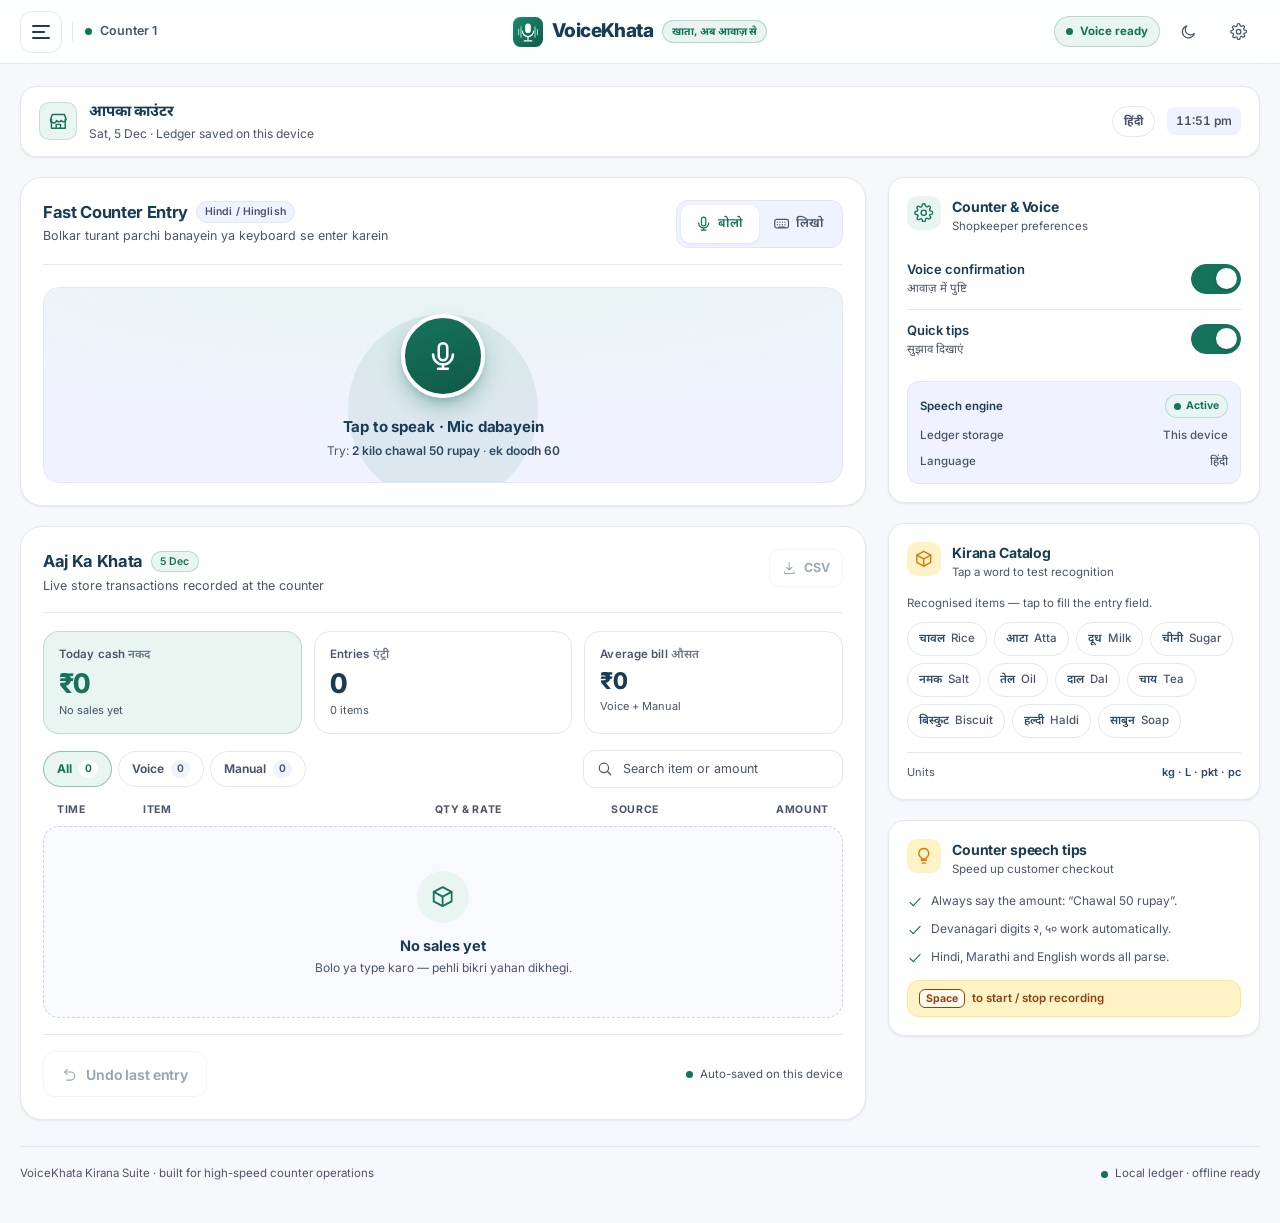
==== web/index.html @ 4c5cc2cf "Ship the premium VoiceKhata web app and GitHub Pages deploy The counter UI is rebuilt as a dependenc" ====
<!DOCTYPE html>
<html lang="hi" data-theme="light">
<head>
<meta charset="utf-8" />
<meta name="viewport" content="width=device-width, initial-scale=1, viewport-fit=cover" />
<meta name="theme-color" content="#16735B" />
<meta name="description" content="VoiceKhata — बोलकर बिक्री दर्ज करें। A voice-first sales ledger for Indian kirana shops." />
<title>VoiceKhata · खाता, अब आवाज़ से</title>
<link rel="icon" href="icons/icon.svg" type="image/svg+xml" />
<link rel="manifest" href="manifest.webmanifest" />
<link rel="preconnect" href="https://fonts.googleapis.com" />
<link rel="preconnect" href="https://fonts.gstatic.com" crossorigin />
<link href="https://fonts.googleapis.com/css2?family=Inter:wght@400;500;600;700;800&family=Noto+Sans+Devanagari:wght@400;500;600;700&display=swap" rel="stylesheet" />
<link rel="stylesheet" href="styles.css" />
</head>
<body>

<!-- ============ icon sprite ============ -->
<svg class="sprite" aria-hidden="true" focusable="false">
  <symbol id="i-mic" viewBox="0 0 24 24"><path d="M12 3a3 3 0 0 1 3 3v6a3 3 0 0 1-6 0V6a3 3 0 0 1 3-3Z"/><path d="M5 11a7 7 0 0 0 14 0M12 18v3M8.5 21h7"/></symbol>
  <symbol id="i-keyboard" viewBox="0 0 24 24"><rect x="2.5" y="6" width="19" height="12" rx="2.5"/><path d="M6 10h.01M9.5 10h.01M13 10h.01M16.5 10h.01M6 13.5h.01M9.5 13.5h.01M13 13.5h.01M16.5 13.5h.01M8 17h8"/></symbol>
  <symbol id="i-check" viewBox="0 0 24 24"><path d="m4.5 12.5 5 5 10-11"/></symbol>
  <symbol id="i-undo" viewBox="0 0 24 24"><path d="M4 9h9a6 6 0 0 1 0 12H7"/><path d="m4 9 4-4M4 9l4 4"/></symbol>
  <symbol id="i-download" viewBox="0 0 24 24"><path d="M12 3v12m0 0 4.5-4.5M12 15l-4.5-4.5"/><path d="M4 18.5v1A1.5 1.5 0 0 0 5.5 21h13a1.5 1.5 0 0 0 1.5-1.5v-1"/></symbol>
  <symbol id="i-settings" viewBox="0 0 24 24"><circle cx="12" cy="12" r="3.2"/><path d="M19.4 14.5a1.6 1.6 0 0 0 .33 1.77l.06.06a2 2 0 1 1-2.83 2.83l-.06-.06a1.6 1.6 0 0 0-1.77-.33 1.6 1.6 0 0 0-.97 1.47V21a2 2 0 1 1-4 0v-.11a1.6 1.6 0 0 0-1.05-1.46 1.6 1.6 0 0 0-1.77.33l-.06.06a2 2 0 1 1-2.83-2.83l.06-.06a1.6 1.6 0 0 0 .33-1.77 1.6 1.6 0 0 0-1.47-.97H3a2 2 0 1 1 0-4h.11a1.6 1.6 0 0 0 1.46-1.05 1.6 1.6 0 0 0-.33-1.77l-.06-.06a2 2 0 1 1 2.83-2.83l.06.06a1.6 1.6 0 0 0 1.77.33H9a1.6 1.6 0 0 0 .97-1.47V3a2 2 0 1 1 4 0v.11a1.6 1.6 0 0 0 .97 1.47 1.6 1.6 0 0 0 1.77-.33l.06-.06a2 2 0 1 1 2.83 2.83l-.06.06a1.6 1.6 0 0 0-.33 1.77V9a1.6 1.6 0 0 0 1.47.97H21a2 2 0 1 1 0 4h-.11a1.6 1.6 0 0 0-1.49.53Z"/></symbol>
  <symbol id="i-sun" viewBox="0 0 24 24"><circle cx="12" cy="12" r="4.2"/><path d="M12 2v2.2M12 19.8V22M2 12h2.2M19.8 12H22M4.9 4.9l1.6 1.6M17.5 17.5l1.6 1.6M19.1 4.9l-1.6 1.6M6.5 17.5l-1.6 1.6"/></symbol>
  <symbol id="i-moon" viewBox="0 0 24 24"><path d="M20 14.5A8.5 8.5 0 1 1 9.5 4a6.8 6.8 0 0 0 10.5 10.5Z"/></symbol>
  <symbol id="i-search" viewBox="0 0 24 24"><circle cx="11" cy="11" r="6.5"/><path d="m16 16 4.5 4.5"/></symbol>
  <symbol id="i-store" viewBox="0 0 24 24"><path d="M4 9.5V20h16V9.5"/><path d="M3 9.5 5 4h14l2 5.5a3 3 0 0 1-5.6 1.4 3 3 0 0 1-5.4 0A3 3 0 0 1 3 9.5Z"/><path d="M9.5 20v-4.5h5V20"/></symbol>
  <symbol id="i-package" viewBox="0 0 24 24"><path d="M12 3 3.5 7.5v9L12 21l8.5-4.5v-9L12 3Z"/><path d="M3.5 7.5 12 12l8.5-4.5M12 12v9"/></symbol>
  <symbol id="i-bulb" viewBox="0 0 24 24"><path d="M9 17.5h6M10 21h4"/><path d="M12 3a6 6 0 0 0-3.6 10.8c.5.4.85 1 .85 1.7v.5h5.5v-.5c0-.7.35-1.3.85-1.7A6 6 0 0 0 12 3Z"/></symbol>
  <symbol id="i-close" viewBox="0 0 24 24"><path d="m6 6 12 12M18 6 6 18"/></symbol>
  <symbol id="i-trash" viewBox="0 0 24 24"><path d="M4 7h16M9 7V4.5h6V7M6 7l1 13h10l1-13"/><path d="M10 11v6M14 11v6"/></symbol>
  <symbol id="i-chevron" viewBox="0 0 24 24"><path d="m9 6 6 6-6 6"/></symbol>
  <symbol id="i-spark" viewBox="0 0 24 24"><path d="M12 3v3M12 18v3M3 12h3M18 12h3M6 6l2 2M16 16l2 2M18 6l-2 2M8 16l-2 2"/><circle cx="12" cy="12" r="3"/></symbol>
</svg>

<a class="skip" href="#entry">Skip to sale entry</a>

<!-- ============ top bar ============ -->
<header class="topbar">
  <div class="topbar__inner">
    <div class="topbar__left">
      <button class="icon-btn" id="menuBtn" aria-label="Open menu" aria-expanded="false" aria-controls="sheet">
        <span class="burger" aria-hidden="true"><i></i><i></i><i></i></span>
      </button>
      <div class="counter-pill">
        <span class="dot dot--live" aria-hidden="true"></span>
        <span id="counterLabel">Counter 1</span>
      </div>
    </div>

    <a class="brand" href="./" aria-label="VoiceKhata home">
      <img src="icons/icon.svg" alt="" width="30" height="30" />
      <span class="brand__name">VoiceKhata</span>
      <span class="brand__badge">खाता, अब आवाज़ से</span>
    </a>

    <div class="topbar__right">
      <span class="chip chip--status" id="engineChip">
        <span class="dot" aria-hidden="true"></span>
        <span id="engineText">Ready</span>
      </span>
      <button class="icon-btn icon-btn--ghost" id="themeBtn" aria-label="Switch theme" title="Light / Dark">
        <svg class="ic"><use href="#i-moon" id="themeIcon"/></svg>
      </button>
      <button class="icon-btn icon-btn--ghost" id="settingsBtn" aria-label="Open settings" aria-haspopup="dialog">
        <svg class="ic"><use href="#i-settings"/></svg>
      </button>
    </div>
  </div>
</header>

<main class="page">

  <!-- ============ counter strip ============ -->
  <section class="counter-strip reveal" style="--i:0" aria-label="Counter status">
    <div class="counter-strip__id">
      <span class="counter-strip__icon"><svg class="ic"><use href="#i-store"/></svg></span>
      <div>
        <h1 class="counter-strip__title" id="shopTitle">आपका काउंटर</h1>
        <p class="counter-strip__meta">
          <span id="todayLabel">आज</span> ·
          <span id="vaultState">Ledger saved on this device</span>
        </p>
      </div>
    </div>
    <div class="counter-strip__right">
      <span class="chip chip--soft" id="langChip">हिंदी</span>
      <time class="clock" id="clock" aria-label="Current time">--:--</time>
    </div>
  </section>

  <div class="workspace">

    <!-- ---------- left column ---------- -->
    <div class="col-main">

      <!-- entry card -->
      <section class="card entry reveal" id="entry" style="--i:1" aria-labelledby="entryTitle">
        <header class="card__head">
          <div>
            <h2 class="card__title" id="entryTitle">Fast Counter Entry <span class="tag">Hindi / Hinglish</span></h2>
            <p class="card__sub" data-i18n="entrySub">Bolkar turant parchi banayein ya keyboard se enter karein</p>
          </div>
          <div class="segmented" role="tablist" aria-label="Entry mode">
            <span class="segmented__thumb" aria-hidden="true"></span>
            <button class="segmented__btn is-active" role="tab" aria-selected="true" aria-controls="panelVoice" id="tabVoice" data-mode="voice">
              <svg class="ic"><use href="#i-mic"/></svg><span>Voice</span>
            </button>
            <button class="segmented__btn" role="tab" aria-selected="false" aria-controls="panelManual" id="tabManual" data-mode="manual">
              <svg class="ic"><use href="#i-keyboard"/></svg><span>Manual</span>
            </button>
          </div>
        </header>

        <!-- voice panel -->
        <div class="panel is-active" id="panelVoice" role="tabpanel" aria-labelledby="tabVoice">
          <div class="mic-stage">
            <div class="mic-aura" aria-hidden="true"></div>
            <div class="mic-ring" aria-hidden="true"></div>
            <button class="mic-btn" id="micBtn" aria-label="Start voice recording" aria-pressed="false">
              <svg class="ic mic-btn__icon"><use href="#i-mic"/></svg>
            </button>
            <p class="mic-label" id="micLabel" aria-live="polite">Tap to speak · Mic dabayein</p>
            <p class="mic-hint" id="micHint">Try: <b>2 kilo chawal 50 rupay</b> · <b>ek doodh 60</b></p>
            <div class="wave" id="wave" aria-hidden="true"><i></i><i></i><i></i><i></i><i></i><i></i><i></i></div>
          </div>
        </div>

        <!-- manual panel -->
        <form class="panel" id="panelManual" role="tabpanel" aria-labelledby="tabManual" novalidate>
          <label class="field">
            <span class="field__label">Sale details / बिक्री</span>
            <span class="field__row">
              <input id="saleInput" name="sale" type="text" inputmode="text" autocomplete="off"
                     placeholder="2 kilo chawal 50 rupay" aria-describedby="saleHelp" />
              <button class="field__mic icon-btn" type="button" id="inlineMic" aria-label="Dictate sale">
                <svg class="ic"><use href="#i-mic"/></svg>
              </button>
            </span>
            <span class="field__help" id="saleHelp">Example: <b>2 kilo chawal 50 rupay</b> · Devanagari digits भी चलेंगे</span>
          </label>
          <div class="preview" id="preview" aria-live="polite"></div>
          <button class="btn btn--primary btn--block" type="submit" id="saveBtn">
            <svg class="ic"><use href="#i-check"/></svg> Save sale / सेव करें
          </button>
        </form>

        <div class="banner" id="banner" role="status" aria-live="polite" hidden>
          <span class="banner__icon"><svg class="ic"><use href="#i-check"/></svg></span>
          <div class="banner__body">
            <p class="banner__title" id="bannerTitle"></p>
            <p class="banner__sub" id="bannerSub"></p>
          </div>
          <button class="btn btn--ghost btn--sm" id="echoBtn" hidden>
            <svg class="ic"><use href="#i-spark"/></svg> Echo
          </button>
        </div>
      </section>

      <!-- ledger card -->
      <section class="card ledger reveal" style="--i:2" aria-labelledby="ledgerTitle">
        <header class="card__head">
          <div>
            <h2 class="card__title" id="ledgerTitle">Aaj Ka Khata <span class="tag tag--today" id="todayTag">Today</span></h2>
            <p class="card__sub">Live store transactions recorded at the counter</p>
          </div>
          <div class="head-actions">
            <button class="btn btn--ghost btn--sm" id="exportBtn">
              <svg class="ic"><use href="#i-download"/></svg> CSV
            </button>
          </div>
        </header>

        <div class="metrics">
          <article class="metric metric--cash">
            <span class="metric__label">Today cash <em>नकद</em></span>
            <strong class="metric__value" id="mTotal">₹0</strong>
            <span class="metric__foot" id="mShare">No sales yet</span>
          </article>
          <article class="metric metric--count">
            <span class="metric__label">Entries <em>एंट्री</em></span>
            <strong class="metric__value" id="mEntries">0</strong>
            <span class="metric__foot" id="mItems">0 items</span>
          </article>
          <article class="metric metric--avg">
            <span class="metric__label">Average bill <em>औसत</em></span>
            <strong class="metric__value" id="mAvg">₹0</strong>
            <span class="metric__foot" id="mMode">Voice + Manual</span>
          </article>
        </div>

        <div class="toolbar">
          <div class="filters" role="group" aria-label="Filter entries">
            <button class="filter is-active" data-filter="all">All <span id="fAll">0</span></button>
            <button class="filter" data-filter="voice">Voice <span id="fVoice">0</span></button>
            <button class="filter" data-filter="manual">Manual <span id="fManual">0</span></button>
          </div>
          <label class="search">
            <svg class="ic"><use href="#i-search"/></svg>
            <input id="searchInput" type="search" placeholder="Search item or amount" aria-label="Search entries" />
          </label>
        </div>

        <div class="table-head" aria-hidden="true">
          <span>Time</span><span>Item</span><span>Qty &amp; rate</span><span>Source</span><span class="ta-r">Amount</span>
        </div>
        <ul class="rows" id="rows" aria-live="polite"></ul>

        <div class="empty" id="empty" hidden>
          <span class="empty__icon"><svg class="ic"><use href="#i-package"/></svg></span>
          <p class="empty__title">No sales yet</p>
          <p class="empty__sub">Bolo ya type karo — pehli bikri yahan dikhegi.</p>
        </div>

        <footer class="ledger__foot">
          <button class="btn btn--ghost" id="undoBtn">
            <svg class="ic"><use href="#i-undo"/></svg> Undo last entry
          </button>
          <span class="autosave"><span class="dot dot--live" aria-hidden="true"></span> Auto-saved on this device</span>
        </footer>
      </section>
    </div>

    <!-- ---------- right column ---------- -->
    <aside class="col-side">

      <section class="card side-card reveal" style="--i:3" aria-labelledby="settingsTitle">
        <header class="side-card__head">
          <span class="side-card__icon side-card__icon--green"><svg class="ic"><use href="#i-settings"/></svg></span>
          <div>
            <h2 class="side-card__title" id="settingsTitle">Counter &amp; Voice</h2>
            <p class="side-card__sub">Shopkeeper preferences</p>
          </div>
        </header>

        <div class="toggle-row">
          <div class="toggle-row__text">
            <span class="toggle-row__label">Voice confirmation</span>
            <span class="toggle-row__sub">आवाज़ में पुष्टि</span>
          </div>
          <button class="switch" id="toggleVoice" role="switch" aria-checked="true" aria-label="Voice confirmation">
            <span class="switch__knob"></span>
          </button>
        </div>

        <div class="toggle-row">
          <div class="toggle-row__text">
            <span class="toggle-row__label">Quick tips</span>
            <span class="toggle-row__sub">सुझाव दिखाएं</span>
          </div>
          <button class="switch" id="toggleTips" role="switch" aria-checked="true" aria-label="Quick tips">
            <span class="switch__knob"></span>
          </button>
        </div>

        <div class="status-box">
          <div class="status-box__row">
            <span>Speech engine</span>
            <span class="pill pill--ok" id="speechPill"><span class="dot"></span> Active</span>
          </div>
          <div class="status-box__row status-box__row--muted">
            <span>Ledger storage</span>
            <span id="storagePill">This device</span>
          </div>
          <div class="status-box__row status-box__row--muted">
            <span>Language</span>
            <span id="statusLang">हिंदी</span>
          </div>
        </div>
      </section>

      <section class="card side-card reveal" style="--i:4" aria-labelledby="catalogTitle">
        <header class="side-card__head">
          <span class="side-card__icon side-card__icon--amber"><svg class="ic"><use href="#i-package"/></svg></span>
          <div>
            <h2 class="side-card__title" id="catalogTitle">Kirana Catalog</h2>
            <p class="side-card__sub">Tap a word to test recognition</p>
          </div>
        </header>
        <p class="catalog__note">Recognised items — tap to fill the entry field.</p>
        <div class="catalog" id="catalog"></div>
        <div class="catalog__foot"><span>Units</span><span class="catalog__units">kg · L · pkt · pc</span></div>
      </section>

      <section class="card side-card tips reveal" id="tipsCard" style="--i:5" aria-labelledby="tipsTitle">
        <header class="side-card__head">
          <span class="side-card__icon side-card__icon--amber"><svg class="ic"><use href="#i-bulb"/></svg></span>
          <div>
            <h2 class="side-card__title" id="tipsTitle">Counter speech tips</h2>
            <p class="side-card__sub">Speed up customer checkout</p>
          </div>
        </header>
        <ul class="tips__list">
          <li><svg class="ic"><use href="#i-check"/></svg> Always say the amount: “Chawal 50 rupay”.</li>
          <li><svg class="ic"><use href="#i-check"/></svg> Devanagari digits २, ५० work automatically.</li>
          <li><svg class="ic"><use href="#i-check"/></svg> Hindi, Marathi and English words all parse.</li>
        </ul>
        <p class="hotkey"><kbd>Space</kbd> to start / stop recording</p>
      </section>
    </aside>
  </div>

  <footer class="footer">
    <span>VoiceKhata Kirana Suite · built for high-speed counter operations</span>
    <span class="footer__right"><span class="dot dot--live"></span> Local ledger · offline ready</span>
  </footer>
</main>

<!-- ============ settings sheet ============ -->
<div class="scrim" id="scrim" hidden></div>
<section class="sheet" id="sheet" role="dialog" aria-modal="true" aria-labelledby="sheetTitle" hidden>
  <header class="sheet__head">
    <h2 class="sheet__title" id="sheetTitle">Settings</h2>
    <button class="icon-btn icon-btn--ghost" id="sheetClose" aria-label="Close settings">
      <svg class="ic"><use href="#i-close"/></svg>
    </button>
  </header>

  <div class="sheet__body">
    <div class="sheet__group">
      <p class="sheet__label">Language / भाषा</p>
      <div class="choice" id="langChoice" role="radiogroup" aria-label="Language">
        <button role="radio" aria-checked="true" data-lang="hi">हिंदी</button>
        <button role="radio" aria-checked="false" data-lang="en">English</button>
        <button role="radio" aria-checked="false" data-lang="mr">मराठी</button>
      </div>
    </div>

    <div class="sheet__group">
      <p class="sheet__label">Appearance</p>
      <div class="choice" id="themeChoice" role="radiogroup" aria-label="Theme">
        <button role="radio" aria-checked="true" data-theme-opt="light">Light</button>
        <button role="radio" aria-checked="false" data-theme-opt="dark">Dark</button>
      </div>
    </div>

    <div class="sheet__group">
      <p class="sheet__label">Preferences</p>
      <div class="toggle-row toggle-row--sheet">
        <div class="toggle-row__text">
          <span class="toggle-row__label">Voice confirmation</span>
          <span class="toggle-row__sub">Speak the total after saving</span>
        </div>
        <button class="switch" id="toggleVoice2" role="switch" aria-checked="true" aria-label="Voice confirmation">
          <span class="switch__knob"></span>
        </button>
      </div>
      <div class="toggle-row toggle-row--sheet">
        <div class="toggle-row__text">
          <span class="toggle-row__label">Quick tips</span>
          <span class="toggle-row__sub">Show coaching card on the counter</span>
        </div>
        <button class="switch" id="toggleTips2" role="switch" aria-checked="true" aria-label="Quick tips">
          <span class="switch__knob"></span>
        </button>
      </div>
    </div>

    <div class="sheet__group">
      <p class="sheet__label">Data</p>
      <div class="sheet__actions">
        <button class="btn btn--ghost btn--block" id="sheetExport">
          <svg class="ic"><use href="#i-download"/></svg> Export all entries (CSV)
        </button>
        <button class="btn btn--danger btn--block" id="clearBtn">
          <svg class="ic"><use href="#i-trash"/></svg> Clear all entries
        </button>
      </div>
      <p class="sheet__hint">Entries are stored only in this browser. Export a CSV before clearing.</p>
    </div>
  </div>
</section>

<div class="toasts" id="toasts" aria-live="polite" aria-atomic="false"></div>

<script src="app.js" type="module"></script>
</body>
</html>
---- web/styles.css ----
/* =========================================================
   VoiceKhata — design tokens & UI
   Palette follows the Kirana Khata Voice design system.
   ========================================================= */

:root {
  color-scheme: light;

  --bg: #f7f8fc;
  --surface: #ffffff;
  --surface-2: #f0f3ff;
  --ink: #183b56;
  --ink-soft: #2c4a66;
  --muted: #4a5568;
  --line: #e2e8f0;
  --line-strong: #cbd5e1;

  --primary: #16735b;
  --primary-strong: #0f5a46;
  --primary-soft: #e8f5f1;
  --primary-ring: rgba(22, 115, 91, 0.18);
  --on-primary: #ffffff;

  --amber: #d97706;
  --amber-soft: #fef3c7;
  --amber-ink: #92400e;
  --amber-line: #fde68a;

  --danger: #c94b5c;
  --danger-soft: #fdf2f4;
  --danger-line: #f8d7dc;

  --shadow-1: 0 1px 3px rgba(24, 59, 86, 0.06), 0 1px 2px rgba(24, 59, 86, 0.04);
  --shadow-2: 0 4px 6px -1px rgba(24, 59, 86, 0.08), 0 2px 4px -2px rgba(24, 59, 86, 0.05);
  --shadow-3: 0 10px 15px -3px rgba(24, 59, 86, 0.12), 0 4px 6px -4px rgba(24, 59, 86, 0.06);

  --r-sm: 8px;
  --r-md: 12px;
  --r-lg: 16px;
  --r-xl: 22px;
  --r-pill: 999px;

  --ease: cubic-bezier(0.22, 0.61, 0.36, 1);
  --ease-out: cubic-bezier(0.16, 1, 0.3, 1);

  --topbar-h: 64px;
  --max-w: 1360px;

  --font: "Inter", "Noto Sans Devanagari", system-ui, -apple-system, "Segoe UI", sans-serif;
}

[data-theme="dark"] {
  color-scheme: dark;

  --bg: #0a1220;
  --surface: #111c2c;
  --surface-2: #16233a;
  --ink: #eaf2fb;
  --ink-soft: #d3e2f2;
  --muted: #a7b7c9;
  --line: #243550;
  --line-strong: #33486a;

  --primary: #37c79e;
  --primary-strong: #2fb38d;
  --primary-soft: rgba(55, 199, 158, 0.13);
  --primary-ring: rgba(55, 199, 158, 0.26);
  --on-primary: #06231b;

  --amber: #f0a94a;
  --amber-soft: rgba(217, 119, 6, 0.16);
  --amber-ink: #fbbf24;
  --amber-line: rgba(217, 119, 6, 0.35);

  --danger: #f0778a;
  --danger-soft: rgba(201, 75, 92, 0.16);
  --danger-line: rgba(240, 119, 138, 0.35);

  --shadow-1: 0 1px 3px rgba(0, 0, 0, 0.4);
  --shadow-2: 0 6px 16px rgba(0, 0, 0, 0.45);
  --shadow-3: 0 18px 40px rgba(0, 0, 0, 0.55);
}

/* ---------- base ---------- */
*,
*::before,
*::after { box-sizing: border-box; }

html { -webkit-text-size-adjust: 100%; }

body {
  margin: 0;
  min-height: 100vh;
  background: var(--bg);
  color: var(--ink);
  font-family: var(--font);
  font-size: 15px;
  line-height: 1.5;
  -webkit-font-smoothing: antialiased;
  overscroll-behavior-y: none;
}

h1, h2, h3, p, ul, figure { margin: 0; }
[hidden] { display: none !important; }
ul { padding: 0; list-style: none; }
button { font: inherit; color: inherit; }
a { color: inherit; text-decoration: none; }
img { max-width: 100%; display: block; }

:where(button, input, a, [tabindex]):focus-visible {
  outline: 2px solid var(--primary);
  outline-offset: 2px;
  border-radius: 10px;
}

.sprite { position: absolute; width: 0; height: 0; overflow: hidden; }

.ic {
  width: 1.15em;
  height: 1.15em;
  fill: none;
  stroke: currentColor;
  stroke-width: 1.7;
  stroke-linecap: round;
  stroke-linejoin: round;
  flex: none;
}

.skip {
  position: absolute;
  left: 12px;
  top: -60px;
  z-index: 200;
  background: var(--surface);
  color: var(--ink);
  padding: 10px 16px;
  border-radius: var(--r-md);
  box-shadow: var(--shadow-2);
  transition: top 0.2s var(--ease);
}
.skip:focus { top: 12px; }

/* ---------- top bar ---------- */
.topbar {
  position: sticky;
  top: 0;
  z-index: 40;
  height: var(--topbar-h);
  background: color-mix(in srgb, var(--surface) 88%, transparent);
  backdrop-filter: blur(14px) saturate(140%);
  border-bottom: 1px solid var(--line);
}

.topbar__inner {
  max-width: var(--max-w);
  margin: 0 auto;
  height: 100%;
  padding: 0 20px;
  display: grid;
  grid-template-columns: 1fr auto 1fr;
  align-items: center;
  gap: 12px;
}

.topbar__left { display: flex; align-items: center; gap: 10px; min-width: 0; }
.topbar__right { display: flex; align-items: center; justify-content: flex-end; gap: 8px; }

.icon-btn {
  width: 42px;
  height: 42px;
  display: inline-grid;
  place-items: center;
  border-radius: var(--r-md);
  border: 1px solid var(--line);
  background: var(--surface);
  color: var(--ink);
  cursor: pointer;
  transition: background 0.18s var(--ease), transform 0.18s var(--ease), border-color 0.18s var(--ease);
}
.icon-btn:hover { background: var(--surface-2); }
.icon-btn:active { transform: scale(0.94); }

.icon-btn--ghost { background: transparent; border-color: transparent; color: var(--muted); }
.icon-btn--ghost:hover { background: var(--surface-2); color: var(--ink); }

.burger { display: grid; gap: 4px; width: 18px; }
.burger i {
  display: block;
  height: 2px;
  border-radius: 2px;
  background: currentColor;
  transition: transform 0.25s var(--ease), opacity 0.2s;
}
.burger i:nth-child(2) { width: 70%; }

.counter-pill {
  display: none;
  align-items: center;
  gap: 8px;
  font-size: 12.5px;
  font-weight: 600;
  color: var(--muted);
  padding-left: 12px;
  border-left: 1px solid var(--line);
}

.dot {
  width: 7px;
  height: 7px;
  border-radius: 50%;
  background: var(--line-strong);
  display: inline-block;
  flex: none;
}
.dot--live {
  background: var(--primary);
  box-shadow: 0 0 0 0 var(--primary-ring);
  animation: beacon 2.6s var(--ease) infinite;
}
@keyframes beacon {
  0%, 100% { box-shadow: 0 0 0 0 var(--primary-ring); }
  50% { box-shadow: 0 0 0 6px transparent; }
}

.brand {
  display: inline-flex;
  align-items: center;
  gap: 9px;
  padding: 4px 6px;
  border-radius: var(--r-md);
}
.brand__name {
  font-size: 19px;
  font-weight: 800;
  letter-spacing: -0.03em;
  color: var(--ink);
}
.brand__badge {
  font-size: 10.5px;
  font-weight: 700;
  color: var(--primary);
  background: var(--primary-soft);
  border: 1px solid color-mix(in srgb, var(--primary) 24%, transparent);
  padding: 3px 9px;
  border-radius: var(--r-pill);
  white-space: nowrap;
}

.chip {
  display: inline-flex;
  align-items: center;
  gap: 7px;
  font-size: 11.5px;
  font-weight: 700;
  padding: 6px 11px;
  border-radius: var(--r-pill);
  border: 1px solid var(--line);
  background: var(--surface-2);
  color: var(--muted);
  white-space: nowrap;
}
.chip--status {
  background: var(--primary-soft);
  border-color: color-mix(in srgb, var(--primary) 22%, transparent);
  color: var(--primary);
}
.chip--status .dot { background: var(--primary); }
.chip--status.is-warn {
  background: var(--amber-soft);
  border-color: var(--amber-line);
  color: var(--amber-ink);
}
.chip--status.is-warn .dot { background: var(--amber); }
.chip--soft { background: var(--surface); }

/* ---------- page ---------- */
.page {
  max-width: var(--max-w);
  margin: 0 auto;
  padding: 22px 20px 40px;
}

.counter-strip {
  display: flex;
  align-items: center;
  justify-content: space-between;
  gap: 16px;
  flex-wrap: wrap;
  background: var(--surface);
  border: 1px solid var(--line);
  border-radius: var(--r-lg);
  padding: 13px 18px;
  box-shadow: var(--shadow-1);
  margin-bottom: 20px;
}
.counter-strip__id { display: flex; align-items: center; gap: 12px; min-width: 0; }
.counter-strip__icon {
  width: 38px;
  height: 38px;
  display: grid;
  place-items: center;
  border-radius: 10px;
  background: var(--primary-soft);
  color: var(--primary);
  border: 1px solid color-mix(in srgb, var(--primary) 16%, transparent);
  font-size: 18px;
}
.counter-strip__title { font-size: 15px; font-weight: 700; letter-spacing: -0.01em; }
.counter-strip__meta { font-size: 12px; color: var(--muted); margin-top: 2px; }
.counter-strip__right { display: flex; align-items: center; gap: 12px; }
.clock {
  font-variant-numeric: tabular-nums;
  font-size: 12px;
  font-weight: 600;
  color: var(--muted);
  background: var(--surface-2);
  border-radius: var(--r-sm);
  padding: 5px 9px;
}

.workspace {
  display: grid;
  grid-template-columns: minmax(0, 1fr);
  gap: 20px;
  align-items: start;
}
.col-main { display: grid; gap: 20px; min-width: 0; }
.col-side { display: grid; gap: 20px; min-width: 0; }

/* ---------- cards ---------- */
.card {
  background: var(--surface);
  border: 1px solid var(--line);
  border-radius: var(--r-xl);
  box-shadow: var(--shadow-1);
  padding: 22px;
  transition: box-shadow 0.3s var(--ease), border-color 0.3s var(--ease);
}
.card:hover { box-shadow: var(--shadow-2); }

.card__head {
  display: flex;
  align-items: flex-start;
  justify-content: space-between;
  gap: 16px;
  flex-wrap: wrap;
  padding-bottom: 16px;
  border-bottom: 1px solid var(--line);
}
.card__title {
  font-size: 16.5px;
  font-weight: 700;
  letter-spacing: -0.02em;
  display: flex;
  align-items: center;
  gap: 8px;
  flex-wrap: wrap;
}
.card__sub { font-size: 12.5px; color: var(--muted); margin-top: 3px; }

.tag {
  font-size: 10.5px;
  font-weight: 600;
  letter-spacing: 0.01em;
  color: var(--muted);
  background: var(--surface-2);
  border: 1px solid var(--line);
  padding: 2px 8px;
  border-radius: var(--r-pill);
}
.tag--today {
  color: var(--primary);
  background: var(--primary-soft);
  border-color: color-mix(in srgb, var(--primary) 22%, transparent);
}

/* ---------- segmented control ---------- */
.segmented {
  position: relative;
  display: inline-flex;
  padding: 4px;
  gap: 2px;
  background: var(--surface-2);
  border: 1px solid var(--line);
  border-radius: var(--r-md);
}
.segmented__thumb {
  position: absolute;
  top: 4px;
  bottom: 4px;
  left: 4px;
  width: calc(50% - 4px);
  background: var(--surface);
  border-radius: 9px;
  box-shadow: var(--shadow-1);
  transition: transform 0.34s var(--ease-out);
  z-index: 0;
}
.segmented.is-manual .segmented__thumb { transform: translateX(100%); }

.segmented__btn {
  position: relative;
  z-index: 1;
  display: inline-flex;
  align-items: center;
  gap: 6px;
  padding: 8px 14px;
  min-height: 38px;
  border: 0;
  background: transparent;
  border-radius: 9px;
  font-size: 12.5px;
  font-weight: 600;
  color: var(--muted);
  cursor: pointer;
  transition: color 0.22s var(--ease);
}
.segmented__btn.is-active { color: var(--primary); }
.segmented__btn .ic { font-size: 15px; }

/* ---------- panels ---------- */
.panel { display: none; padding-top: 22px; }
.panel.is-active { display: block; animation: panelIn 0.34s var(--ease-out) both; }
@keyframes panelIn {
  from { opacity: 0; transform: translateY(8px); }
  to { opacity: 1; transform: none; }
}

/* ---------- mic stage ---------- */
.mic-stage {
  position: relative;
  display: flex;
  flex-direction: column;
  align-items: center;
  padding: 26px 16px 22px;
  border-radius: var(--r-lg);
  background:
    radial-gradient(120% 90% at 50% 0%, var(--primary-soft), transparent 70%),
    var(--surface-2);
  border: 1px solid var(--line);
  overflow: hidden;
}

.mic-aura {
  position: absolute;
  top: 26px;
  width: 190px;
  height: 190px;
  border-radius: 50%;
  background: var(--primary);
  opacity: 0.09;
  animation: aura 4.5s var(--ease) infinite;
  pointer-events: none;
}
@keyframes aura {
  0%, 100% { transform: scale(1); opacity: 0.09; }
  50% { transform: scale(1.1); opacity: 0.05; }
}

.mic-ring {
  position: absolute;
  top: 26px;
  width: 150px;
  height: 150px;
  border-radius: 50%;
  border: 2px solid var(--primary);
  opacity: 0;
  pointer-events: none;
}
.mic-stage.is-recording .mic-ring { animation: ring 1.6s var(--ease-out) infinite; }
@keyframes ring {
  0% { transform: scale(0.85); opacity: 0.5; }
  100% { transform: scale(1.5); opacity: 0; }
}

.mic-btn {
  position: relative;
  z-index: 2;
  width: 84px;
  height: 84px;
  border-radius: 50%;
  border: 4px solid var(--surface);
  background: linear-gradient(160deg, var(--primary), var(--primary-strong));
  color: var(--on-primary);
  display: grid;
  place-items: center;
  cursor: pointer;
  box-shadow: 0 10px 24px -6px color-mix(in srgb, var(--primary) 55%, transparent), var(--shadow-2);
  transition: transform 0.2s var(--ease), box-shadow 0.25s var(--ease), background 0.25s var(--ease);
}
.mic-btn .ic { width: 34px; height: 34px; stroke-width: 1.8; }
.mic-btn:hover { transform: translateY(-2px) scale(1.03); }
.mic-btn:active { transform: scale(0.95); }

.mic-stage.is-recording .mic-btn {
  background: linear-gradient(160deg, var(--danger), color-mix(in srgb, var(--danger) 80%, #000));
  animation: micBeat 1.3s var(--ease) infinite;
}
@keyframes micBeat {
  0%, 100% { transform: scale(1); }
  50% { transform: scale(1.05); }
}

.mic-stage.is-processing .mic-btn { pointer-events: none; }
.mic-stage.is-processing .mic-btn::after {
  content: "";
  position: absolute;
  inset: -7px;
  border-radius: 50%;
  border: 2.5px solid transparent;
  border-top-color: var(--ink);
  border-right-color: color-mix(in srgb, var(--ink) 35%, transparent);
  animation: spin 0.9s linear infinite;
}
@keyframes spin { to { transform: rotate(360deg); } }

.mic-label {
  margin-top: 18px;
  font-size: 15px;
  font-weight: 700;
  letter-spacing: -0.01em;
  text-align: center;
  z-index: 2;
}
.mic-hint {
  margin-top: 4px;
  font-size: 12px;
  color: var(--muted);
  text-align: center;
  z-index: 2;
}
.mic-hint b { color: var(--ink-soft); font-weight: 600; }

.wave {
  display: none;
  align-items: flex-end;
  gap: 4px;
  height: 26px;
  margin-top: 14px;
}
.mic-stage.is-recording .wave { display: flex; }
.wave i {
  width: 4px;
  border-radius: 3px;
  background: var(--primary);
  height: 8px;
  animation: equalize 0.9s ease-in-out infinite;
}
.wave i:nth-child(1) { animation-delay: 0s; }
.wave i:nth-child(2) { animation-delay: 0.12s; }
.wave i:nth-child(3) { animation-delay: 0.24s; }
.wave i:nth-child(4) { animation-delay: 0.06s; }
.wave i:nth-child(5) { animation-delay: 0.3s; }
.wave i:nth-child(6) { animation-delay: 0.18s; }
.wave i:nth-child(7) { animation-delay: 0.09s; }
@keyframes equalize {
  0%, 100% { height: 6px; opacity: 0.55; }
  50% { height: 24px; opacity: 1; }
}

/* ---------- form ---------- */
.field { display: block; }
.field__label {
  display: block;
  font-size: 12.5px;
  font-weight: 600;
  color: var(--ink);
  margin-bottom: 7px;
}
.field__row { position: relative; display: block; }
.field input {
  width: 100%;
  height: 56px;
  padding: 0 54px 0 16px;
  font-family: inherit;
  font-size: 15.5px;
  font-weight: 500;
  color: var(--ink);
  background: var(--surface);
  border: 1.5px solid var(--line);
  border-radius: var(--r-md);
  transition: border-color 0.2s var(--ease), box-shadow 0.2s var(--ease);
}
.field input::placeholder { color: var(--muted); opacity: 0.75; }
.field input:focus {
  outline: none;
  border-color: var(--primary);
  box-shadow: 0 0 0 4px var(--primary-ring);
}
.field__mic {
  position: absolute;
  right: 8px;
  top: 50%;
  transform: translateY(-50%);
  width: 40px;
  height: 40px;
  border: 0;
  background: var(--primary-soft);
  color: var(--primary);
}
.field__mic:hover { background: color-mix(in srgb, var(--primary) 18%, transparent); }
.field__help {
  display: block;
  margin-top: 7px;
  font-size: 11.5px;
  color: var(--muted);
}
.field__help b { color: var(--ink-soft); font-weight: 600; }

.preview {
  min-height: 34px;
  margin: 12px 0 14px;
  display: flex;
  align-items: center;
  gap: 8px;
  flex-wrap: wrap;
  font-size: 12px;
  color: var(--muted);
}
.preview__chip {
  display: inline-flex;
  align-items: center;
  gap: 6px;
  padding: 5px 10px;
  border-radius: var(--r-pill);
  background: var(--primary-soft);
  color: var(--primary);
  border: 1px solid color-mix(in srgb, var(--primary) 20%, transparent);
  font-weight: 700;
  animation: chipIn 0.28s var(--ease-out) both;
}
.preview__chip.is-bad {
  background: var(--danger-soft);
  color: var(--danger);
  border-color: var(--danger-line);
}
@keyframes chipIn {
  from { opacity: 0; transform: translateY(5px) scale(0.97); }
  to { opacity: 1; transform: none; }
}

/* ---------- buttons ---------- */
.btn {
  display: inline-flex;
  align-items: center;
  justify-content: center;
  gap: 8px;
  min-height: 46px;
  padding: 0 18px;
  border-radius: var(--r-md);
  border: 1.5px solid transparent;
  font-size: 14px;
  font-weight: 650;
  letter-spacing: -0.01em;
  cursor: pointer;
  transition: transform 0.16s var(--ease), background 0.2s var(--ease), box-shadow 0.2s var(--ease), color 0.2s;
  -webkit-tap-highlight-color: transparent;
}
.btn:active { transform: scale(0.975); }
.btn:disabled { opacity: 0.45; cursor: not-allowed; transform: none; }

.btn--primary {
  background: var(--primary);
  color: var(--on-primary);
  box-shadow: 0 6px 16px -8px color-mix(in srgb, var(--primary) 80%, transparent);
}
.btn--primary:hover { background: var(--primary-strong); }

.btn--ghost {
  background: var(--surface);
  border-color: var(--line);
  color: var(--ink);
}
.btn--ghost:hover { background: var(--surface-2); border-color: var(--line-strong); }

.btn--danger {
  background: var(--danger-soft);
  border-color: var(--danger-line);
  color: var(--danger);
}
.btn--danger:hover { background: color-mix(in srgb, var(--danger) 16%, var(--surface)); }

.btn--block { width: 100%; }
.btn--sm { min-height: 38px; padding: 0 12px; font-size: 12.5px; border-radius: 10px; }

/* ---------- banner ---------- */
.banner {
  display: flex;
  align-items: center;
  gap: 12px;
  margin-top: 16px;
  padding: 12px 14px;
  border-radius: var(--r-md);
  background: var(--primary-soft);
  border: 1px solid color-mix(in srgb, var(--primary) 22%, transparent);
  animation: bannerIn 0.4s var(--ease-out) both;
}
@keyframes bannerIn {
  from { opacity: 0; transform: translateY(8px) scale(0.99); }
  to { opacity: 1; transform: none; }
}
.banner.is-error {
  background: var(--danger-soft);
  border-color: var(--danger-line);
}
.banner__icon {
  width: 32px;
  height: 32px;
  flex: none;
  border-radius: 50%;
  display: grid;
  place-items: center;
  background: var(--primary);
  color: var(--on-primary);
}
.banner.is-error .banner__icon { background: var(--danger); }
.banner__body { flex: 1; min-width: 0; }
.banner__title { font-size: 13px; font-weight: 700; color: var(--ink); }
.banner__sub { font-size: 11.5px; color: var(--muted); margin-top: 1px; }
.banner .btn { flex: none; }
.banner:not(.is-error) .banner__sub { color: var(--primary); }

/* ---------- metrics ---------- */
.metrics {
  display: grid;
  grid-template-columns: repeat(3, minmax(0, 1fr));
  gap: 12px;
  margin: 18px 0 16px;
}
.metric {
  border: 1px solid var(--line);
  border-radius: var(--r-lg);
  padding: 14px 15px;
  background: var(--surface);
  position: relative;
  overflow: hidden;
  transition: transform 0.25s var(--ease), box-shadow 0.25s var(--ease);
}
.metric:hover { transform: translateY(-2px); box-shadow: var(--shadow-2); }
.metric__label {
  display: block;
  font-size: 11.5px;
  font-weight: 600;
  color: var(--muted);
  letter-spacing: 0.01em;
}
.metric__label em { font-style: normal; opacity: 0.8; }
.metric__value {
  display: block;
  margin-top: 6px;
  font-size: 27px;
  font-weight: 800;
  letter-spacing: -0.03em;
  font-variant-numeric: tabular-nums;
  color: var(--ink);
  line-height: 1.1;
}
.metric__foot { display: block; font-size: 11px; color: var(--muted); margin-top: 4px; }

.metric--cash { background: var(--primary-soft); border-color: color-mix(in srgb, var(--primary) 20%, transparent); }
.metric--cash .metric__value { color: var(--primary); }
.metric--avg .metric__value { font-size: 23px; }

/* ---------- toolbar ---------- */
.toolbar {
  display: flex;
  align-items: center;
  justify-content: space-between;
  gap: 12px;
  flex-wrap: wrap;
  margin-bottom: 14px;
}
.filters { display: flex; gap: 6px; flex-wrap: wrap; }
.filter {
  min-height: 36px;
  padding: 0 13px;
  border-radius: var(--r-pill);
  border: 1px solid var(--line);
  background: var(--surface);
  color: var(--muted);
  font-size: 12px;
  font-weight: 650;
  cursor: pointer;
  display: inline-flex;
  align-items: center;
  gap: 7px;
  transition: all 0.2s var(--ease);
}
.filter span {
  font-variant-numeric: tabular-nums;
  font-size: 10.5px;
  padding: 1px 6px;
  border-radius: var(--r-pill);
  background: var(--surface-2);
}
.filter:hover { border-color: var(--line-strong); color: var(--ink); }
.filter.is-active {
  background: var(--primary-soft);
  border-color: color-mix(in srgb, var(--primary) 40%, transparent);
  color: var(--primary);
  font-weight: 700;
}
.filter.is-active span { background: var(--surface); color: var(--primary); }

.search {
  display: inline-flex;
  align-items: center;
  gap: 8px;
  height: 38px;
  padding: 0 12px;
  border-radius: var(--r-md);
  border: 1px solid var(--line);
  background: var(--surface);
  color: var(--muted);
  flex: 1 1 190px;
  max-width: 260px;
  transition: border-color 0.2s, box-shadow 0.2s;
}
.search:focus-within { border-color: var(--primary); box-shadow: 0 0 0 3px var(--primary-ring); }
.search input {
  border: 0;
  background: transparent;
  outline: none;
  color: var(--ink);
  font: inherit;
  font-size: 12.5px;
  width: 100%;
}
.search input::placeholder { color: var(--muted); }

/* ---------- ledger rows ---------- */
.table-head {
  display: grid;
  grid-template-columns: 74px minmax(0, 1.7fr) minmax(0, 1fr) 118px 88px;
  gap: 12px;
  padding: 0 14px 8px;
  font-size: 10.5px;
  font-weight: 700;
  letter-spacing: 0.06em;
  text-transform: uppercase;
  color: var(--muted);
}
.ta-r { text-align: right; }

.rows { display: grid; gap: 8px; }

.row {
  display: grid;
  grid-template-columns: 74px minmax(0, 1.7fr) minmax(0, 1fr) 118px 88px;
  gap: 12px;
  align-items: center;
  padding: 11px 14px;
  border: 1px solid var(--line);
  border-radius: var(--r-md);
  background: var(--surface);
  cursor: pointer;
  text-align: left;
  width: 100%;
  animation: rowIn 0.42s var(--ease-out) both;
  transition: border-color 0.2s var(--ease), background 0.2s var(--ease), transform 0.2s var(--ease);
}
@keyframes rowIn {
  from { opacity: 0; transform: translateY(-8px); }
  to { opacity: 1; transform: none; }
}
.row:hover { border-color: var(--line-strong); background: color-mix(in srgb, var(--surface-2) 55%, var(--surface)); transform: translateY(-1px); }
.row.is-open { border-color: color-mix(in srgb, var(--primary) 35%, transparent); }

.row__time {
  font-size: 11.5px;
  font-weight: 600;
  color: var(--muted);
  font-variant-numeric: tabular-nums;
}
.row__item { display: flex; align-items: center; gap: 10px; min-width: 0; }
.avatar {
  width: 34px;
  height: 34px;
  flex: none;
  border-radius: 50%;
  display: grid;
  place-items: center;
  background: var(--primary-soft);
  color: var(--primary);
  font-size: 11px;
  font-weight: 800;
  letter-spacing: 0.02em;
}
.row__names { min-width: 0; }
.row__name {
  display: block;
  font-size: 13.5px;
  font-weight: 650;
  color: var(--ink);
  white-space: nowrap;
  overflow: hidden;
  text-overflow: ellipsis;
}
.row__sub {
  display: block;
  font-size: 11px;
  color: var(--muted);
  white-space: nowrap;
  overflow: hidden;
  text-overflow: ellipsis;
}
.row__qty { font-size: 12px; color: var(--muted); font-variant-numeric: tabular-nums; }
.row__qty b { color: var(--ink); font-weight: 650; }
.source {
  display: inline-flex;
  align-items: center;
  gap: 5px;
  font-size: 10.5px;
  font-weight: 700;
  padding: 4px 9px;
  border-radius: var(--r-pill);
  background: var(--primary-soft);
  color: var(--primary);
  border: 1px solid color-mix(in srgb, var(--primary) 18%, transparent);
  width: fit-content;
}
.source--manual {
  background: var(--surface-2);
  color: var(--muted);
  border-color: var(--line);
}
.row__amount {
  text-align: right;
  font-size: 15px;
  font-weight: 800;
  color: var(--primary);
  font-variant-numeric: tabular-nums;
  letter-spacing: -0.01em;
}
.row__detail {
  grid-column: 1 / -1;
  display: none;
  margin-top: 10px;
  padding-top: 10px;
  border-top: 1px dashed var(--line);
  font-size: 11.5px;
  color: var(--muted);
  gap: 6px 18px;
  flex-wrap: wrap;
}
.row.is-open .row__detail { display: flex; animation: panelIn 0.28s var(--ease-out) both; }
.row__detail b { color: var(--ink-soft); font-weight: 600; }

/* ---------- empty ---------- */
.empty {
  text-align: center;
  padding: 44px 20px 40px;
  border: 1px dashed var(--line-strong);
  border-radius: var(--r-lg);
  background: color-mix(in srgb, var(--surface-2) 40%, var(--surface));
}
.empty__icon {
  width: 52px;
  height: 52px;
  border-radius: 50%;
  display: grid;
  place-items: center;
  margin: 0 auto 12px;
  background: var(--primary-soft);
  color: var(--primary);
  font-size: 22px;
}
.empty__title { font-size: 14.5px; font-weight: 700; }
.empty__sub { font-size: 12px; color: var(--muted); margin-top: 3px; }

.ledger__foot {
  display: flex;
  align-items: center;
  justify-content: space-between;
  gap: 12px;
  flex-wrap: wrap;
  padding-top: 16px;
  margin-top: 16px;
  border-top: 1px solid var(--line);
}
.autosave {
  display: inline-flex;
  align-items: center;
  gap: 7px;
  font-size: 11.5px;
  color: var(--muted);
}

/* ---------- side cards ---------- */
.side-card { padding: 18px; border-radius: var(--r-lg); }
.side-card__head { display: flex; gap: 11px; align-items: flex-start; margin-bottom: 14px; }
.side-card__icon {
  width: 34px;
  height: 34px;
  flex: none;
  border-radius: 10px;
  display: grid;
  place-items: center;
  font-size: 17px;
}
.side-card__icon--green { background: var(--primary-soft); color: var(--primary); }
.side-card__icon--amber { background: var(--amber-soft); color: var(--amber); }
.side-card__title { font-size: 14px; font-weight: 700; letter-spacing: -0.01em; }
.side-card__sub { font-size: 11.5px; color: var(--muted); margin-top: 1px; }

.toggle-row {
  display: flex;
  align-items: center;
  justify-content: space-between;
  gap: 14px;
  padding: 11px 0;
  border-top: 1px solid var(--line);
}
.toggle-row:first-of-type { border-top: 0; }
.toggle-row__label { display: block; font-size: 13px; font-weight: 600; }
.toggle-row__sub { display: block; font-size: 11.5px; color: var(--muted); margin-top: 1px; }

.switch {
  position: relative;
  width: 50px;
  height: 30px;
  flex: none;
  border-radius: var(--r-pill);
  border: 1px solid var(--line);
  background: var(--surface-2);
  cursor: pointer;
  padding: 0;
  transition: background 0.28s var(--ease), border-color 0.28s var(--ease);
  -webkit-tap-highlight-color: transparent;
}
/* Extends the tappable area to 46px without changing the visual size. */
.switch::after {
  content: "";
  position: absolute;
  inset: -8px -6px;
  border-radius: var(--r-pill);
}

.switch__knob {
  position: absolute;
  top: 3px;
  left: 3px;
  width: 21px;
  height: 21px;
  border-radius: 50%;
  background: var(--surface);
  box-shadow: 0 1px 3px rgba(16, 42, 67, 0.28);
  transition: transform 0.32s var(--ease-out), background 0.2s;
}
.switch[aria-checked="true"] {
  background: var(--primary);
  border-color: var(--primary);
}
.switch[aria-checked="true"] .switch__knob {
  transform: translateX(21px);
  background: #fff;
}
.switch:active .switch__knob { width: 24px; }

.status-box {
  margin-top: 12px;
  padding: 12px;
  border-radius: var(--r-md);
  border: 1px solid var(--line);
  background: var(--surface-2);
  display: grid;
  gap: 9px;
}
.status-box__row {
  display: flex;
  align-items: center;
  justify-content: space-between;
  gap: 10px;
  font-size: 11.5px;
  font-weight: 600;
}
.status-box__row--muted { color: var(--muted); font-weight: 500; }
.pill {
  display: inline-flex;
  align-items: center;
  gap: 5px;
  font-size: 10.5px;
  font-weight: 700;
  padding: 3px 8px;
  border-radius: var(--r-pill);
}
.pill--ok {
  background: var(--primary-soft);
  color: var(--primary);
  border: 1px solid color-mix(in srgb, var(--primary) 20%, transparent);
}
.pill--ok .dot { background: var(--primary); }

.catalog__note { font-size: 11.5px; color: var(--muted); margin-bottom: 10px; }
.catalog { display: flex; flex-wrap: wrap; gap: 7px; }
.catalog__item {
  display: inline-flex;
  align-items: center;
  gap: 6px;
  padding: 7px 11px;
  min-height: 34px;
  border-radius: var(--r-pill);
  border: 1px solid var(--line);
  background: var(--surface);
  color: var(--ink-soft);
  font-size: 11.5px;
  font-weight: 600;
  cursor: pointer;
  transition: all 0.2s var(--ease);
}
.catalog__item:hover {
  border-color: color-mix(in srgb, var(--primary) 35%, transparent);
  background: var(--primary-soft);
  color: var(--primary);
  transform: translateY(-1px);
}
.catalog__item:active { transform: scale(0.96); }
.catalog__item span { color: var(--muted); font-weight: 500; }
.catalog__item:hover span { color: inherit; opacity: 0.85; }
.catalog__foot {
  display: flex;
  justify-content: space-between;
  margin-top: 14px;
  padding-top: 11px;
  border-top: 1px solid var(--line);
  font-size: 11px;
  color: var(--muted);
}
.catalog__units { font-weight: 600; color: var(--ink-soft); }

.tips__list { display: grid; gap: 10px; }
.tips__list li {
  display: flex;
  gap: 8px;
  font-size: 12px;
  color: var(--muted);
  line-height: 1.45;
}
.tips__list .ic { color: var(--primary); margin-top: 2px; font-size: 14px; }
.hotkey {
  margin-top: 14px;
  padding: 9px 11px;
  border-radius: var(--r-md);
  background: var(--amber-soft);
  border: 1px solid var(--amber-line);
  color: var(--amber-ink);
  font-size: 11.5px;
  font-weight: 600;
}
kbd {
  font-family: inherit;
  font-size: 10.5px;
  font-weight: 700;
  padding: 2px 6px;
  border-radius: 6px;
  background: color-mix(in srgb, var(--surface) 70%, transparent);
  border: 1px solid currentColor;
  margin-right: 4px;
}

/* ---------- footer ---------- */
.footer {
  display: flex;
  align-items: center;
  justify-content: space-between;
  gap: 12px;
  flex-wrap: wrap;
  margin-top: 26px;
  padding-top: 18px;
  border-top: 1px solid var(--line);
  font-size: 11.5px;
  color: var(--muted);
}
.footer__right { display: inline-flex; align-items: center; gap: 7px; }

/* ---------- sheet ---------- */
.scrim {
  position: fixed;
  inset: 0;
  z-index: 60;
  background: rgba(9, 20, 34, 0.5);
  backdrop-filter: blur(3px);
  animation: fade 0.25s var(--ease) both;
}
@keyframes fade { from { opacity: 0; } to { opacity: 1; } }

.sheet {
  position: fixed;
  z-index: 61;
  top: 0;
  right: 0;
  bottom: 0;
  width: min(420px, 92vw);
  background: var(--surface);
  border-left: 1px solid var(--line);
  box-shadow: var(--shadow-3);
  display: flex;
  flex-direction: column;
  animation: sheetIn 0.34s var(--ease-out) both;
}
@keyframes sheetIn {
  from { transform: translateX(24px); opacity: 0; }
  to { transform: none; opacity: 1; }
}
.sheet__head {
  display: flex;
  align-items: center;
  justify-content: space-between;
  padding: 18px 20px;
  border-bottom: 1px solid var(--line);
}
.sheet__title { font-size: 16px; font-weight: 700; letter-spacing: -0.02em; }
.sheet__body { padding: 18px 20px 26px; overflow-y: auto; display: grid; gap: 22px; }
.sheet__label {
  font-size: 10.5px;
  font-weight: 700;
  text-transform: uppercase;
  letter-spacing: 0.07em;
  color: var(--muted);
  margin-bottom: 9px;
}
.choice {
  display: grid;
  grid-auto-flow: column;
  gap: 6px;
  padding: 4px;
  border-radius: var(--r-md);
  background: var(--surface-2);
  border: 1px solid var(--line);
}
.choice button {
  min-height: 38px;
  border: 0;
  border-radius: 9px;
  background: transparent;
  color: var(--muted);
  font-size: 12.5px;
  font-weight: 600;
  cursor: pointer;
  transition: all 0.24s var(--ease);
}
.choice button[aria-checked="true"] {
  background: var(--surface);
  color: var(--primary);
  font-weight: 700;
  box-shadow: var(--shadow-1);
}
.toggle-row--sheet { border-top: 1px solid var(--line); padding: 12px 0; }
.toggle-row--sheet:first-of-type { border-top: 0; }
.sheet__actions { display: grid; gap: 9px; }
.sheet__hint { font-size: 11px; color: var(--muted); margin-top: 9px; line-height: 1.45; }

/* ---------- toasts ---------- */
.toasts {
  position: fixed;
  left: 50%;
  bottom: 22px;
  transform: translateX(-50%);
  z-index: 70;
  display: grid;
  gap: 8px;
  width: min(420px, calc(100% - 32px));
  pointer-events: none;
}
.toast {
  display: flex;
  align-items: center;
  gap: 10px;
  padding: 11px 14px;
  border-radius: var(--r-md);
  background: #102a43;
  color: #f4f9ff;
  font-size: 12.5px;
  font-weight: 600;
  box-shadow: var(--shadow-3);
  animation: toastIn 0.36s var(--ease-out) both;
  pointer-events: auto;
}
.toast.is-out { animation: toastOut 0.25s var(--ease) forwards; }
.toast .ic { color: #6fe3bd; }
.toast--error .ic { color: #ff9aa8; }
@keyframes toastIn {
  from { opacity: 0; transform: translateY(14px) scale(0.97); }
  to { opacity: 1; transform: none; }
}
@keyframes toastOut {
  to { opacity: 0; transform: translateY(10px) scale(0.98); }
}

/* ---------- reveal ---------- */
.reveal { animation: rise 0.6s var(--ease-out) both; animation-delay: calc(var(--i, 0) * 55ms); }
@keyframes rise {
  from { opacity: 0; transform: translateY(16px); }
  to { opacity: 1; transform: none; }
}

/* ---------- responsive ---------- */
@media (min-width: 900px) {
  .counter-pill { display: flex; }
}

@media (min-width: 1080px) {
  .workspace { grid-template-columns: minmax(0, 1fr) 372px; gap: 22px; }
  .col-side { position: sticky; top: calc(var(--topbar-h) + 16px); }
}

@media (max-width: 820px) {
  .brand__badge { display: none; }
  .chip--status { display: none; }
}

@media (max-width: 720px) {
  :root { --topbar-h: 58px; }
  .page { padding: 14px 14px 32px; }
  .topbar__inner { padding: 0 12px; gap: 8px; }
  .brand__name { font-size: 17px; }
  .brand img { width: 26px; height: 26px; }
  .counter-strip { padding: 11px 13px; border-radius: var(--r-md); margin-bottom: 14px; }
  .counter-strip__title { font-size: 13.5px; }
  .counter-strip__meta { font-size: 11px; }
  .card { padding: 16px; border-radius: var(--r-lg); }
  .card__head { padding-bottom: 13px; gap: 12px; }
  .segmented { width: 100%; }
  .segmented__btn { flex: 1; justify-content: center; }
  .mic-stage { padding: 20px 12px 18px; }
  .mic-btn { width: 76px; height: 76px; }
  .metrics { grid-template-columns: 1fr 1fr; gap: 9px; }
  .metric__value { font-size: 23px; }
  .metric--avg { grid-column: 1 / -1; }
  .metric--avg .metric__value { font-size: 20px; }

  .table-head { display: none; }
  .row {
    grid-template-columns: minmax(0, 1fr) auto;
    gap: 6px 10px;
    padding: 12px;
    border-radius: var(--r-md);
  }
  .row__time { grid-column: 1; grid-row: 3; font-size: 10.5px; order: 3; }
  .row__item { grid-column: 1; grid-row: 1; }
  .row__qty { grid-column: 1; grid-row: 2; font-size: 11px; }
  .source { display: none; }
  .row__amount { grid-column: 2; grid-row: 1 / span 2; align-self: center; font-size: 16px; min-width: 64px; }
  .row__detail { grid-row: 4; }

  .toolbar { gap: 9px; }
  .search { max-width: none; flex-basis: 100%; }
  .ledger__foot { flex-direction: column; align-items: stretch; }
  .ledger__foot .btn { width: 100%; }
  .autosave { justify-content: center; }
  .sheet { width: 100%; top: auto; height: 88vh; border-radius: var(--r-xl) var(--r-xl) 0 0; border-left: 0; border-top: 1px solid var(--line); animation: sheetUp 0.36s var(--ease-out) both; }
  @keyframes sheetUp {
    from { transform: translateY(30px); opacity: 0; }
    to { transform: none; opacity: 1; }
  }
  .toasts { bottom: 14px; }
}

@media (prefers-reduced-motion: reduce) {
  *, *::before, *::after {
    animation-duration: 0.001ms !important;
    animation-iteration-count: 1 !important;
    transition-duration: 0.001ms !important;
    scroll-behavior: auto !important;
  }
}
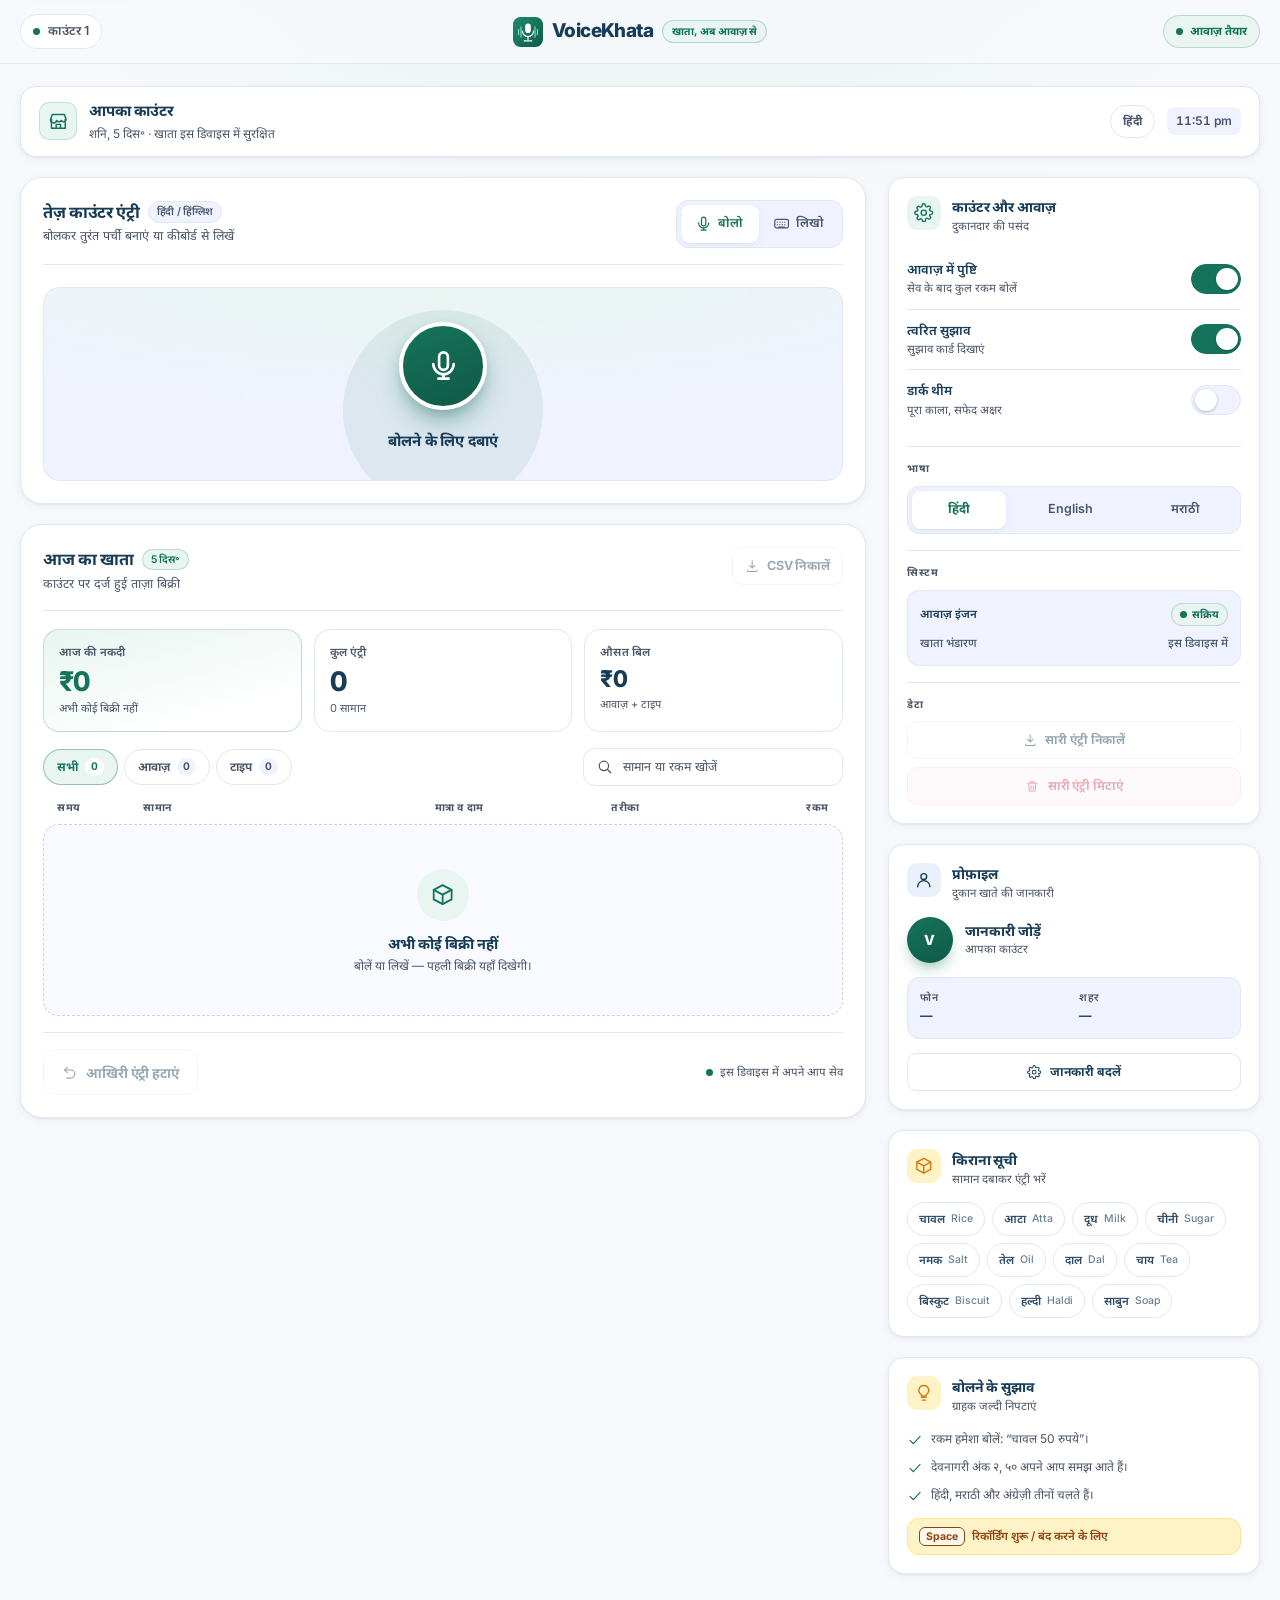
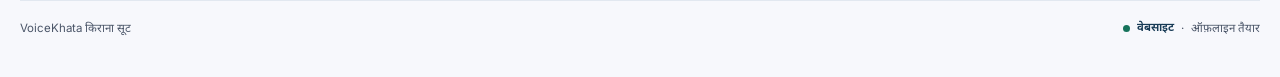
==== commit f40ab196: "Translate the whole counter into three languages and ship a landing site The counter now switches ev" ====
--- a/web/index.html
+++ b/web/index.html
@@ -15,7 +15,6 @@
 </head>
 <body>
 
-<!-- ============ icon sprite ============ -->
 <svg class="sprite" aria-hidden="true" focusable="false">
   <symbol id="i-mic" viewBox="0 0 24 24"><path d="M12 3a3 3 0 0 1 3 3v6a3 3 0 0 1-6 0V6a3 3 0 0 1 3-3Z"/><path d="M5 11a7 7 0 0 0 14 0M12 18v3M8.5 21h7"/></symbol>
   <symbol id="i-keyboard" viewBox="0 0 24 24"><rect x="2.5" y="6" width="19" height="12" rx="2.5"/><path d="M6 10h.01M9.5 10h.01M13 10h.01M16.5 10h.01M6 13.5h.01M9.5 13.5h.01M13 13.5h.01M16.5 13.5h.01M8 17h8"/></symbol>
@@ -31,26 +30,22 @@
   <symbol id="i-bulb" viewBox="0 0 24 24"><path d="M9 17.5h6M10 21h4"/><path d="M12 3a6 6 0 0 0-3.6 10.8c.5.4.85 1 .85 1.7v.5h5.5v-.5c0-.7.35-1.3.85-1.7A6 6 0 0 0 12 3Z"/></symbol>
   <symbol id="i-close" viewBox="0 0 24 24"><path d="m6 6 12 12M18 6 6 18"/></symbol>
   <symbol id="i-trash" viewBox="0 0 24 24"><path d="M4 7h16M9 7V4.5h6V7M6 7l1 13h10l1-13"/><path d="M10 11v6M14 11v6"/></symbol>
-  <symbol id="i-chevron" viewBox="0 0 24 24"><path d="m9 6 6 6-6 6"/></symbol>
+  <symbol id="i-user" viewBox="0 0 24 24"><circle cx="12" cy="8" r="3.6"/><path d="M4.5 20.5a7.5 7.5 0 0 1 15 0"/></symbol>
   <symbol id="i-spark" viewBox="0 0 24 24"><path d="M12 3v3M12 18v3M3 12h3M18 12h3M6 6l2 2M16 16l2 2M18 6l-2 2M8 16l-2 2"/><circle cx="12" cy="12" r="3"/></symbol>
 </svg>
 
-<a class="skip" href="#entry">Skip to sale entry</a>
-
-<!-- ============ top bar ============ -->
+<a class="skip" href="#entry" data-i18n="skip">Skip to sale entry</a>
+
 <header class="topbar">
   <div class="topbar__inner">
     <div class="topbar__left">
-      <button class="icon-btn" id="menuBtn" aria-label="Open menu" aria-expanded="false" aria-controls="sheet">
-        <span class="burger" aria-hidden="true"><i></i><i></i><i></i></span>
-      </button>
-      <div class="counter-pill">
+      <span class="counter-pill">
         <span class="dot dot--live" aria-hidden="true"></span>
-        <span id="counterLabel">Counter 1</span>
-      </div>
-    </div>
-
-    <a class="brand" href="./" aria-label="VoiceKhata home">
+        <span data-i18n="counter">Counter 1</span>
+      </span>
+    </div>
+
+    <a class="brand" href="./" aria-label="VoiceKhata">
       <img src="icons/icon.svg" alt="" width="30" height="30" />
       <span class="brand__name">VoiceKhata</span>
       <span class="brand__badge">खाता, अब आवाज़ से</span>
@@ -59,21 +54,14 @@
     <div class="topbar__right">
       <span class="chip chip--status" id="engineChip">
         <span class="dot" aria-hidden="true"></span>
-        <span id="engineText">Ready</span>
+        <span id="engineText" data-i18n="engineReady">Voice ready</span>
       </span>
-      <button class="icon-btn icon-btn--ghost" id="themeBtn" aria-label="Switch theme" title="Light / Dark">
-        <svg class="ic"><use href="#i-moon" id="themeIcon"/></svg>
-      </button>
-      <button class="icon-btn icon-btn--ghost" id="settingsBtn" aria-label="Open settings" aria-haspopup="dialog">
-        <svg class="ic"><use href="#i-settings"/></svg>
-      </button>
     </div>
   </div>
 </header>
 
 <main class="page">
 
-  <!-- ============ counter strip ============ -->
   <section class="counter-strip reveal" style="--i:0" aria-label="Counter status">
     <div class="counter-strip__id">
       <span class="counter-strip__icon"><svg class="ic"><use href="#i-store"/></svg></span>
@@ -81,69 +69,67 @@
         <h1 class="counter-strip__title" id="shopTitle">आपका काउंटर</h1>
         <p class="counter-strip__meta">
           <span id="todayLabel">आज</span> ·
-          <span id="vaultState">Ledger saved on this device</span>
+          <span id="vaultState" data-i18n="ledgerSaved">Ledger saved on this device</span>
         </p>
       </div>
     </div>
     <div class="counter-strip__right">
       <span class="chip chip--soft" id="langChip">हिंदी</span>
-      <time class="clock" id="clock" aria-label="Current time">--:--</time>
+      <time class="clock" id="clock">--:--</time>
     </div>
   </section>
 
   <div class="workspace">
 
-    <!-- ---------- left column ---------- -->
     <div class="col-main">
 
-      <!-- entry card -->
       <section class="card entry reveal" id="entry" style="--i:1" aria-labelledby="entryTitle">
         <header class="card__head">
           <div>
-            <h2 class="card__title" id="entryTitle">Fast Counter Entry <span class="tag">Hindi / Hinglish</span></h2>
+            <h2 class="card__title" id="entryTitle">
+              <span data-i18n="entryTitle">Fast Counter Entry</span>
+              <span class="tag" id="entryTag" data-i18n="entryTag">Hindi / Hinglish</span>
+            </h2>
             <p class="card__sub" data-i18n="entrySub">Bolkar turant parchi banayein ya keyboard se enter karein</p>
           </div>
-          <div class="segmented" role="tablist" aria-label="Entry mode">
+          <div class="segmented" role="tablist" aria-label="Entry mode" data-i18n-label="entryMode">
             <span class="segmented__thumb" aria-hidden="true"></span>
             <button class="segmented__btn is-active" role="tab" aria-selected="true" aria-controls="panelVoice" id="tabVoice" data-mode="voice">
-              <svg class="ic"><use href="#i-mic"/></svg><span>Voice</span>
+              <svg class="ic"><use href="#i-mic"/></svg><span data-i18n="voice">Voice</span>
             </button>
             <button class="segmented__btn" role="tab" aria-selected="false" aria-controls="panelManual" id="tabManual" data-mode="manual">
-              <svg class="ic"><use href="#i-keyboard"/></svg><span>Manual</span>
-            </button>
-          </div>
-        </header>
-
-        <!-- voice panel -->
+              <svg class="ic"><use href="#i-keyboard"/></svg><span data-i18n="manual">Manual</span>
+            </button>
+          </div>
+        </header>
+
         <div class="panel is-active" id="panelVoice" role="tabpanel" aria-labelledby="tabVoice">
-          <div class="mic-stage">
+          <div class="mic-stage" id="micStage">
             <div class="mic-aura" aria-hidden="true"></div>
             <div class="mic-ring" aria-hidden="true"></div>
-            <button class="mic-btn" id="micBtn" aria-label="Start voice recording" aria-pressed="false">
+            <button class="mic-btn" id="micBtn" aria-label="Start voice recording" data-i18n-label="micStart" aria-pressed="false">
               <svg class="ic mic-btn__icon"><use href="#i-mic"/></svg>
             </button>
-            <p class="mic-label" id="micLabel" aria-live="polite">Tap to speak · Mic dabayein</p>
-            <p class="mic-hint" id="micHint">Try: <b>2 kilo chawal 50 rupay</b> · <b>ek doodh 60</b></p>
-            <div class="wave" id="wave" aria-hidden="true"><i></i><i></i><i></i><i></i><i></i><i></i><i></i></div>
-          </div>
-        </div>
-
-        <!-- manual panel -->
+            <p class="mic-label" id="micLabel" aria-live="polite" data-i18n="micIdle">Tap to speak · Mic dabayein</p>
+            <div class="wave" aria-hidden="true"><i></i><i></i><i></i><i></i><i></i><i></i><i></i></div>
+          </div>
+        </div>
+
         <form class="panel" id="panelManual" role="tabpanel" aria-labelledby="tabManual" novalidate>
           <label class="field">
-            <span class="field__label">Sale details / बिक्री</span>
+            <span class="field__label" data-i18n="saleLabel">Sale details / बिक्री</span>
             <span class="field__row">
               <input id="saleInput" name="sale" type="text" inputmode="text" autocomplete="off"
-                     placeholder="2 kilo chawal 50 rupay" aria-describedby="saleHelp" />
+                     placeholder="2 kilo chawal 50 rupay" data-i18n-ph="salePlaceholder" aria-describedby="saleHelp" />
               <button class="field__mic icon-btn" type="button" id="inlineMic" aria-label="Dictate sale">
                 <svg class="ic"><use href="#i-mic"/></svg>
               </button>
             </span>
-            <span class="field__help" id="saleHelp">Example: <b>2 kilo chawal 50 rupay</b> · Devanagari digits भी चलेंगे</span>
+            <span class="field__help" id="saleHelp" data-i18n="saleHelp">Example: 2 kilo chawal 50 rupay</span>
           </label>
           <div class="preview" id="preview" aria-live="polite"></div>
           <button class="btn btn--primary btn--block" type="submit" id="saveBtn">
-            <svg class="ic"><use href="#i-check"/></svg> Save sale / सेव करें
+            <svg class="ic"><use href="#i-check"/></svg> <span data-i18n="save">Save sale</span>
           </button>
         </form>
 
@@ -154,223 +140,253 @@
             <p class="banner__sub" id="bannerSub"></p>
           </div>
           <button class="btn btn--ghost btn--sm" id="echoBtn" hidden>
-            <svg class="ic"><use href="#i-spark"/></svg> Echo
-          </button>
-        </div>
-      </section>
-
-      <!-- ledger card -->
+            <svg class="ic"><use href="#i-spark"/></svg> <span data-i18n="echo">Echo</span>
+          </button>
+        </div>
+      </section>
+
       <section class="card ledger reveal" style="--i:2" aria-labelledby="ledgerTitle">
         <header class="card__head">
           <div>
-            <h2 class="card__title" id="ledgerTitle">Aaj Ka Khata <span class="tag tag--today" id="todayTag">Today</span></h2>
-            <p class="card__sub">Live store transactions recorded at the counter</p>
-          </div>
-          <div class="head-actions">
-            <button class="btn btn--ghost btn--sm" id="exportBtn">
-              <svg class="ic"><use href="#i-download"/></svg> CSV
-            </button>
-          </div>
+            <h2 class="card__title" id="ledgerTitle">
+              <span data-i18n="ledgerTitle">Today's Record</span>
+              <span class="tag tag--today" id="todayTag">Today</span>
+            </h2>
+            <p class="card__sub" data-i18n="ledgerSub">Live transactions recorded at the counter</p>
+          </div>
+          <button class="btn btn--ghost btn--sm export" id="exportBtn">
+            <svg class="ic"><use href="#i-download"/></svg> <span data-i18n="exportCsv">Export CSV</span>
+          </button>
         </header>
 
         <div class="metrics">
           <article class="metric metric--cash">
-            <span class="metric__label">Today cash <em>नकद</em></span>
+            <span class="metric__label" data-i18n="metricCash">Today cash</span>
             <strong class="metric__value" id="mTotal">₹0</strong>
-            <span class="metric__foot" id="mShare">No sales yet</span>
+            <span class="metric__foot" id="mShare"></span>
           </article>
           <article class="metric metric--count">
-            <span class="metric__label">Entries <em>एंट्री</em></span>
+            <span class="metric__label" data-i18n="metricEntries">Entries</span>
             <strong class="metric__value" id="mEntries">0</strong>
-            <span class="metric__foot" id="mItems">0 items</span>
+            <span class="metric__foot" id="mItems"></span>
           </article>
           <article class="metric metric--avg">
-            <span class="metric__label">Average bill <em>औसत</em></span>
+            <span class="metric__label" data-i18n="metricAvg">Average bill</span>
             <strong class="metric__value" id="mAvg">₹0</strong>
-            <span class="metric__foot" id="mMode">Voice + Manual</span>
+            <span class="metric__foot" id="mMode"></span>
           </article>
         </div>
 
         <div class="toolbar">
-          <div class="filters" role="group" aria-label="Filter entries">
-            <button class="filter is-active" data-filter="all">All <span id="fAll">0</span></button>
-            <button class="filter" data-filter="voice">Voice <span id="fVoice">0</span></button>
-            <button class="filter" data-filter="manual">Manual <span id="fManual">0</span></button>
+          <div class="filters" role="group" aria-label="Filter entries" data-i18n-label="filterGroup">
+            <button class="filter is-active" data-filter="all"><span data-i18n="filterAll">All</span> <b id="fAll">0</b></button>
+            <button class="filter" data-filter="voice"><span data-i18n="filterVoice">Voice</span> <b id="fVoice">0</b></button>
+            <button class="filter" data-filter="manual"><span data-i18n="filterManual">Manual</span> <b id="fManual">0</b></button>
           </div>
           <label class="search">
             <svg class="ic"><use href="#i-search"/></svg>
-            <input id="searchInput" type="search" placeholder="Search item or amount" aria-label="Search entries" />
+            <input id="searchInput" type="search" data-i18n-ph="searchPh" data-i18n-label="searchLabel" aria-label="Search entries" />
           </label>
         </div>
 
         <div class="table-head" aria-hidden="true">
-          <span>Time</span><span>Item</span><span>Qty &amp; rate</span><span>Source</span><span class="ta-r">Amount</span>
+          <span data-i18n="thTime">Time</span>
+          <span data-i18n="thItem">Item</span>
+          <span data-i18n="thQty">Qty &amp; rate</span>
+          <span data-i18n="thSource">Source</span>
+          <span class="ta-r" data-i18n="thAmount">Amount</span>
         </div>
         <ul class="rows" id="rows" aria-live="polite"></ul>
 
         <div class="empty" id="empty" hidden>
           <span class="empty__icon"><svg class="ic"><use href="#i-package"/></svg></span>
-          <p class="empty__title">No sales yet</p>
-          <p class="empty__sub">Bolo ya type karo — pehli bikri yahan dikhegi.</p>
+          <p class="empty__title" id="emptyTitle" data-i18n="emptyTitle">No sales yet</p>
+          <p class="empty__sub" id="emptySub" data-i18n="emptySub">Bolo ya type karo — pehli bikri yahan dikhegi.</p>
         </div>
 
         <footer class="ledger__foot">
           <button class="btn btn--ghost" id="undoBtn">
-            <svg class="ic"><use href="#i-undo"/></svg> Undo last entry
-          </button>
-          <span class="autosave"><span class="dot dot--live" aria-hidden="true"></span> Auto-saved on this device</span>
+            <svg class="ic"><use href="#i-undo"/></svg> <span data-i18n="undo">Undo last entry</span>
+          </button>
+          <span class="autosave"><span class="dot dot--live" aria-hidden="true"></span> <span data-i18n="autosave">Auto-saved on this device</span></span>
         </footer>
       </section>
     </div>
 
-    <!-- ---------- right column ---------- -->
     <aside class="col-side">
 
       <section class="card side-card reveal" style="--i:3" aria-labelledby="settingsTitle">
         <header class="side-card__head">
           <span class="side-card__icon side-card__icon--green"><svg class="ic"><use href="#i-settings"/></svg></span>
           <div>
-            <h2 class="side-card__title" id="settingsTitle">Counter &amp; Voice</h2>
-            <p class="side-card__sub">Shopkeeper preferences</p>
+            <h2 class="side-card__title" id="settingsTitle" data-i18n="sideSettings">Counter &amp; Voice</h2>
+            <p class="side-card__sub" data-i18n="sideSettingsSub">Shopkeeper preferences</p>
           </div>
         </header>
 
         <div class="toggle-row">
           <div class="toggle-row__text">
-            <span class="toggle-row__label">Voice confirmation</span>
-            <span class="toggle-row__sub">आवाज़ में पुष्टि</span>
-          </div>
-          <button class="switch" id="toggleVoice" role="switch" aria-checked="true" aria-label="Voice confirmation">
+            <span class="toggle-row__label" data-i18n="toggleVoice">Voice confirmation</span>
+            <span class="toggle-row__sub" data-i18n="toggleVoiceSub">Speak the total after saving</span>
+          </div>
+          <button class="switch" id="toggleVoice" role="switch" aria-checked="true" data-i18n-label="toggleVoice" aria-label="Voice confirmation">
             <span class="switch__knob"></span>
           </button>
         </div>
 
         <div class="toggle-row">
           <div class="toggle-row__text">
-            <span class="toggle-row__label">Quick tips</span>
-            <span class="toggle-row__sub">सुझाव दिखाएं</span>
-          </div>
-          <button class="switch" id="toggleTips" role="switch" aria-checked="true" aria-label="Quick tips">
+            <span class="toggle-row__label" data-i18n="toggleTips">Quick tips</span>
+            <span class="toggle-row__sub" data-i18n="toggleTipsSub">Show the coaching card</span>
+          </div>
+          <button class="switch" id="toggleTips" role="switch" aria-checked="true" data-i18n-label="toggleTips" aria-label="Quick tips">
             <span class="switch__knob"></span>
           </button>
         </div>
 
-        <div class="status-box">
-          <div class="status-box__row">
-            <span>Speech engine</span>
-            <span class="pill pill--ok" id="speechPill"><span class="dot"></span> Active</span>
-          </div>
-          <div class="status-box__row status-box__row--muted">
-            <span>Ledger storage</span>
-            <span id="storagePill">This device</span>
-          </div>
-          <div class="status-box__row status-box__row--muted">
-            <span>Language</span>
-            <span id="statusLang">हिंदी</span>
-          </div>
-        </div>
-      </section>
-
-      <section class="card side-card reveal" style="--i:4" aria-labelledby="catalogTitle">
+        <div class="toggle-row">
+          <div class="toggle-row__text">
+            <span class="toggle-row__label" data-i18n="themeLabel">Dark theme</span>
+            <span class="toggle-row__sub" data-i18n="themeSub">Pure black, white text</span>
+          </div>
+          <button class="switch switch--theme" id="themeSwitch" role="switch" aria-checked="false" data-i18n-label="themeLabel" aria-label="Dark theme">
+            <span class="switch__knob"></span>
+          </button>
+        </div>
+
+        <div class="side-block">
+          <p class="side-block__label" data-i18n="langLabel">Language</p>
+          <div class="choice" id="langChoice" role="radiogroup" aria-label="Language" data-i18n-label="langLabel">
+            <button role="radio" aria-checked="true" data-lang="hi">हिंदी</button>
+            <button role="radio" aria-checked="false" data-lang="en">English</button>
+            <button role="radio" aria-checked="false" data-lang="mr">मराठी</button>
+          </div>
+        </div>
+
+        <div class="side-block">
+          <p class="side-block__label" data-i18n="systemLabel">System</p>
+          <div class="status-box">
+            <div class="status-box__row">
+              <span data-i18n="statusEngine">Speech engine</span>
+              <span class="pill pill--ok" id="speechPill"><span class="dot"></span> <span data-i18n="statusActive">Active</span></span>
+            </div>
+            <div class="status-box__row status-box__row--muted">
+              <span data-i18n="statusStorage">Ledger storage</span>
+              <span data-i18n="statusStorageVal">This device</span>
+            </div>
+          </div>
+        </div>
+
+        <div class="side-block">
+          <p class="side-block__label" data-i18n="dataLabel">Data</p>
+          <div class="side-actions">
+            <button class="btn btn--ghost btn--sm btn--block" id="exportAllBtn">
+              <svg class="ic"><use href="#i-download"/></svg> <span data-i18n="exportAll">Export all entries</span>
+            </button>
+            <button class="btn btn--danger btn--sm btn--block" id="clearBtn">
+              <svg class="ic"><use href="#i-trash"/></svg> <span data-i18n="clearAll">Clear all entries</span>
+            </button>
+          </div>
+        </div>
+      </section>
+
+      <section class="card side-card profile reveal" style="--i:4" aria-labelledby="profileTitle">
+        <header class="side-card__head">
+          <span class="side-card__icon side-card__icon--navy"><svg class="ic"><use href="#i-user"/></svg></span>
+          <div>
+            <h2 class="side-card__title" id="profileTitle" data-i18n="profileTitle">Profile</h2>
+            <p class="side-card__sub" data-i18n="profileSub">Shop account details</p>
+          </div>
+        </header>
+
+        <div class="profile__row">
+          <span class="avatar avatar--lg" id="profileAvatar" aria-hidden="true">VK</span>
+          <div class="profile__id">
+            <span class="profile__name" id="profileName">—</span>
+            <span class="profile__meta" id="profileMeta">—</span>
+          </div>
+        </div>
+
+        <div class="profile__facts">
+          <div><span data-i18n="profilePhone">Phone</span><b id="profilePhone">—</b></div>
+          <div><span data-i18n="profileCity">City</span><b id="profileCity">—</b></div>
+        </div>
+
+        <button class="btn btn--ghost btn--sm btn--block" id="editProfileBtn">
+          <svg class="ic"><use href="#i-settings"/></svg> <span data-i18n="profileEdit">Edit details</span>
+        </button>
+      </section>
+
+      <section class="card side-card reveal" style="--i:5" aria-labelledby="catalogTitle">
         <header class="side-card__head">
           <span class="side-card__icon side-card__icon--amber"><svg class="ic"><use href="#i-package"/></svg></span>
           <div>
-            <h2 class="side-card__title" id="catalogTitle">Kirana Catalog</h2>
-            <p class="side-card__sub">Tap a word to test recognition</p>
-          </div>
-        </header>
-        <p class="catalog__note">Recognised items — tap to fill the entry field.</p>
+            <h2 class="side-card__title" id="catalogTitle" data-i18n="catalogTitle">Kirana Catalog</h2>
+            <p class="side-card__sub" data-i18n="catalogSub">Tap an item to fill the entry</p>
+          </div>
+        </header>
         <div class="catalog" id="catalog"></div>
-        <div class="catalog__foot"><span>Units</span><span class="catalog__units">kg · L · pkt · pc</span></div>
-      </section>
-
-      <section class="card side-card tips reveal" id="tipsCard" style="--i:5" aria-labelledby="tipsTitle">
+      </section>
+
+      <section class="card side-card tips reveal" id="tipsCard" style="--i:6" aria-labelledby="tipsTitle">
         <header class="side-card__head">
           <span class="side-card__icon side-card__icon--amber"><svg class="ic"><use href="#i-bulb"/></svg></span>
           <div>
-            <h2 class="side-card__title" id="tipsTitle">Counter speech tips</h2>
-            <p class="side-card__sub">Speed up customer checkout</p>
+            <h2 class="side-card__title" id="tipsTitle" data-i18n="tipsTitle">Counter speech tips</h2>
+            <p class="side-card__sub" data-i18n="tipsSub">Speed up customer checkout</p>
           </div>
         </header>
         <ul class="tips__list">
-          <li><svg class="ic"><use href="#i-check"/></svg> Always say the amount: “Chawal 50 rupay”.</li>
-          <li><svg class="ic"><use href="#i-check"/></svg> Devanagari digits २, ५० work automatically.</li>
-          <li><svg class="ic"><use href="#i-check"/></svg> Hindi, Marathi and English words all parse.</li>
+          <li><svg class="ic"><use href="#i-check"/></svg> <span data-i18n="tip1">Always say the amount.</span></li>
+          <li><svg class="ic"><use href="#i-check"/></svg> <span data-i18n="tip2">Devanagari digits work automatically.</span></li>
+          <li><svg class="ic"><use href="#i-check"/></svg> <span data-i18n="tip3">Hindi, Marathi and English all parse.</span></li>
         </ul>
-        <p class="hotkey"><kbd>Space</kbd> to start / stop recording</p>
+        <p class="hotkey"><kbd>Space</kbd> <span data-i18n="hotkey">to start / stop recording</span></p>
       </section>
     </aside>
   </div>
 
   <footer class="footer">
-    <span>VoiceKhata Kirana Suite · built for high-speed counter operations</span>
-    <span class="footer__right"><span class="dot dot--live"></span> Local ledger · offline ready</span>
+    <span data-i18n="footer">VoiceKhata Kirana Suite</span>
+    <span class="footer__right">
+      <span class="dot dot--live"></span>
+      <a href="site/" data-i18n="footerSite">Website</a>
+      <span aria-hidden="true">·</span>
+      <span data-i18n="footerLocal">Offline ready</span>
+    </span>
   </footer>
 </main>
 
-<!-- ============ settings sheet ============ -->
-<div class="scrim" id="scrim" hidden></div>
-<section class="sheet" id="sheet" role="dialog" aria-modal="true" aria-labelledby="sheetTitle" hidden>
-  <header class="sheet__head">
-    <h2 class="sheet__title" id="sheetTitle">Settings</h2>
-    <button class="icon-btn icon-btn--ghost" id="sheetClose" aria-label="Close settings">
+<div class="scrim" id="profileScrim" hidden></div>
+<section class="modal" id="profileModal" role="dialog" aria-modal="true" aria-labelledby="profileModalTitle" hidden>
+  <header class="modal__head">
+    <h2 class="modal__title" id="profileModalTitle" data-i18n="profileTitle">Profile</h2>
+    <button class="icon-btn icon-btn--ghost" id="profileClose" aria-label="Close">
       <svg class="ic"><use href="#i-close"/></svg>
     </button>
   </header>
-
-  <div class="sheet__body">
-    <div class="sheet__group">
-      <p class="sheet__label">Language / भाषा</p>
-      <div class="choice" id="langChoice" role="radiogroup" aria-label="Language">
-        <button role="radio" aria-checked="true" data-lang="hi">हिंदी</button>
-        <button role="radio" aria-checked="false" data-lang="en">English</button>
-        <button role="radio" aria-checked="false" data-lang="mr">मराठी</button>
-      </div>
-    </div>
-
-    <div class="sheet__group">
-      <p class="sheet__label">Appearance</p>
-      <div class="choice" id="themeChoice" role="radiogroup" aria-label="Theme">
-        <button role="radio" aria-checked="true" data-theme-opt="light">Light</button>
-        <button role="radio" aria-checked="false" data-theme-opt="dark">Dark</button>
-      </div>
-    </div>
-
-    <div class="sheet__group">
-      <p class="sheet__label">Preferences</p>
-      <div class="toggle-row toggle-row--sheet">
-        <div class="toggle-row__text">
-          <span class="toggle-row__label">Voice confirmation</span>
-          <span class="toggle-row__sub">Speak the total after saving</span>
-        </div>
-        <button class="switch" id="toggleVoice2" role="switch" aria-checked="true" aria-label="Voice confirmation">
-          <span class="switch__knob"></span>
-        </button>
-      </div>
-      <div class="toggle-row toggle-row--sheet">
-        <div class="toggle-row__text">
-          <span class="toggle-row__label">Quick tips</span>
-          <span class="toggle-row__sub">Show coaching card on the counter</span>
-        </div>
-        <button class="switch" id="toggleTips2" role="switch" aria-checked="true" aria-label="Quick tips">
-          <span class="switch__knob"></span>
-        </button>
-      </div>
-    </div>
-
-    <div class="sheet__group">
-      <p class="sheet__label">Data</p>
-      <div class="sheet__actions">
-        <button class="btn btn--ghost btn--block" id="sheetExport">
-          <svg class="ic"><use href="#i-download"/></svg> Export all entries (CSV)
-        </button>
-        <button class="btn btn--danger btn--block" id="clearBtn">
-          <svg class="ic"><use href="#i-trash"/></svg> Clear all entries
-        </button>
-      </div>
-      <p class="sheet__hint">Entries are stored only in this browser. Export a CSV before clearing.</p>
-    </div>
-  </div>
+  <form class="modal__body" id="profileForm">
+    <label class="field field--stack">
+      <span class="field__label" data-i18n="formName">Your name</span>
+      <input id="fName" type="text" autocomplete="name" data-i18n-ph="formNamePh" placeholder="Ramesh Gupta" />
+    </label>
+    <label class="field field--stack">
+      <span class="field__label" data-i18n="formShop">Shop name</span>
+      <input id="fShop" type="text" autocomplete="organization" data-i18n-ph="formShopPh" placeholder="Gupta General Store" />
+    </label>
+    <label class="field field--stack">
+      <span class="field__label" data-i18n="formPhone">Phone</span>
+      <input id="fPhone" type="tel" inputmode="tel" autocomplete="tel" data-i18n-ph="formPhonePh" placeholder="98765 43210" />
+    </label>
+    <label class="field field--stack">
+      <span class="field__label" data-i18n="formCity">City</span>
+      <input id="fCity" type="text" autocomplete="address-level2" data-i18n-ph="formCityPh" placeholder="Jaipur" />
+    </label>
+    <div class="modal__actions">
+      <button class="btn btn--ghost" type="button" id="profileCancel" data-i18n="cancel">Cancel</button>
+      <button class="btn btn--primary" type="submit" data-i18n="saveProfile">Save details</button>
+    </div>
+  </form>
 </section>
 
 <div class="toasts" id="toasts" aria-live="polite" aria-atomic="false"></div>
--- a/web/styles.css
+++ b/web/styles.css
@@ -1,12 +1,12 @@
 /* =========================================================
    VoiceKhata — design tokens & UI
-   Palette follows the Kirana Khata Voice design system.
    ========================================================= */
 
 :root {
   color-scheme: light;
 
   --bg: #f7f8fc;
+  --bg-glow: radial-gradient(1100px 520px at 50% -10%, #e6f4ef 0%, rgba(247, 248, 252, 0) 62%);
   --surface: #ffffff;
   --surface-2: #f0f3ff;
   --ink: #183b56;
@@ -30,9 +30,11 @@
   --danger-soft: #fdf2f4;
   --danger-line: #f8d7dc;
 
-  --shadow-1: 0 1px 3px rgba(24, 59, 86, 0.06), 0 1px 2px rgba(24, 59, 86, 0.04);
-  --shadow-2: 0 4px 6px -1px rgba(24, 59, 86, 0.08), 0 2px 4px -2px rgba(24, 59, 86, 0.05);
-  --shadow-3: 0 10px 15px -3px rgba(24, 59, 86, 0.12), 0 4px 6px -4px rgba(24, 59, 86, 0.06);
+  --navy-soft: #eaf1fb;
+
+  --shadow-1: 0 1px 2px rgba(24, 59, 86, 0.05), 0 2px 8px rgba(24, 59, 86, 0.05);
+  --shadow-2: 0 8px 24px -12px rgba(24, 59, 86, 0.22), 0 3px 8px rgba(24, 59, 86, 0.05);
+  --shadow-3: 0 24px 48px -20px rgba(16, 42, 67, 0.34), 0 8px 16px -10px rgba(16, 42, 67, 0.16);
 
   --r-sm: 8px;
   --r-md: 12px;
@@ -45,43 +47,44 @@
 
   --topbar-h: 64px;
   --max-w: 1360px;
-
   --font: "Inter", "Noto Sans Devanagari", system-ui, -apple-system, "Segoe UI", sans-serif;
 }
 
 [data-theme="dark"] {
   color-scheme: dark;
 
-  --bg: #0a1220;
-  --surface: #111c2c;
-  --surface-2: #16233a;
-  --ink: #eaf2fb;
-  --ink-soft: #d3e2f2;
-  --muted: #a7b7c9;
-  --line: #243550;
-  --line-strong: #33486a;
-
-  --primary: #37c79e;
-  --primary-strong: #2fb38d;
-  --primary-soft: rgba(55, 199, 158, 0.13);
-  --primary-ring: rgba(55, 199, 158, 0.26);
-  --on-primary: #06231b;
-
-  --amber: #f0a94a;
+  --bg: #000000;
+  --bg-glow: radial-gradient(900px 480px at 50% -8%, #0d2b24 0%, rgba(0, 0, 0, 0) 64%);
+  --surface: #0a0a0a;
+  --surface-2: #141414;
+  --ink: #ffffff;
+  --ink-soft: #ededed;
+  --muted: #a3a3a3;
+  --line: #242424;
+  --line-strong: #3a3a3a;
+
+  --primary: #34d3a6;
+  --primary-strong: #2bbf95;
+  --primary-soft: rgba(52, 211, 166, 0.12);
+  --primary-ring: rgba(52, 211, 166, 0.24);
+  --on-primary: #04140f;
+
+  --amber: #f5b556;
   --amber-soft: rgba(217, 119, 6, 0.16);
   --amber-ink: #fbbf24;
-  --amber-line: rgba(217, 119, 6, 0.35);
-
-  --danger: #f0778a;
+  --amber-line: rgba(217, 119, 6, 0.34);
+
+  --danger: #ff8296;
   --danger-soft: rgba(201, 75, 92, 0.16);
-  --danger-line: rgba(240, 119, 138, 0.35);
-
-  --shadow-1: 0 1px 3px rgba(0, 0, 0, 0.4);
-  --shadow-2: 0 6px 16px rgba(0, 0, 0, 0.45);
-  --shadow-3: 0 18px 40px rgba(0, 0, 0, 0.55);
-}
-
-/* ---------- base ---------- */
+  --danger-line: rgba(255, 130, 150, 0.32);
+
+  --navy-soft: rgba(120, 160, 210, 0.12);
+
+  --shadow-1: 0 1px 2px rgba(0, 0, 0, 0.6), 0 2px 10px rgba(0, 0, 0, 0.5);
+  --shadow-2: 0 10px 26px -14px rgba(0, 0, 0, 0.9), 0 2px 10px rgba(0, 0, 0, 0.6);
+  --shadow-3: 0 30px 60px -24px rgba(0, 0, 0, 0.9), 0 10px 20px -12px rgba(0, 0, 0, 0.8);
+}
+
 *,
 *::before,
 *::after { box-sizing: border-box; }
@@ -92,12 +95,15 @@
   margin: 0;
   min-height: 100vh;
   background: var(--bg);
+  background-image: var(--bg-glow);
+  background-repeat: no-repeat;
+  background-attachment: fixed;
   color: var(--ink);
   font-family: var(--font);
   font-size: 15px;
   line-height: 1.5;
   -webkit-font-smoothing: antialiased;
-  overscroll-behavior-y: none;
+  transition: background-color 0.45s var(--ease), color 0.35s var(--ease);
 }
 
 h1, h2, h3, p, ul, figure { margin: 0; }
@@ -105,7 +111,6 @@
 ul { padding: 0; list-style: none; }
 button { font: inherit; color: inherit; }
 a { color: inherit; text-decoration: none; }
-img { max-width: 100%; display: block; }
 
 :where(button, input, a, [tabindex]):focus-visible {
   outline: 2px solid var(--primary);
@@ -140,15 +145,16 @@
 }
 .skip:focus { top: 12px; }
 
-/* ---------- top bar ---------- */
+/* ---------------- top bar ---------------- */
 .topbar {
   position: sticky;
   top: 0;
   z-index: 40;
   height: var(--topbar-h);
-  background: color-mix(in srgb, var(--surface) 88%, transparent);
-  backdrop-filter: blur(14px) saturate(140%);
+  background: color-mix(in srgb, var(--bg) 82%, transparent);
+  backdrop-filter: blur(16px) saturate(150%);
   border-bottom: 1px solid var(--line);
+  transition: background 0.4s var(--ease), border-color 0.4s var(--ease);
 }
 
 .topbar__inner {
@@ -162,7 +168,7 @@
   gap: 12px;
 }
 
-.topbar__left { display: flex; align-items: center; gap: 10px; min-width: 0; }
+.topbar__left { display: flex; align-items: center; min-width: 0; }
 .topbar__right { display: flex; align-items: center; justify-content: flex-end; gap: 8px; }
 
 .icon-btn {
@@ -179,19 +185,8 @@
 }
 .icon-btn:hover { background: var(--surface-2); }
 .icon-btn:active { transform: scale(0.94); }
-
 .icon-btn--ghost { background: transparent; border-color: transparent; color: var(--muted); }
 .icon-btn--ghost:hover { background: var(--surface-2); color: var(--ink); }
-
-.burger { display: grid; gap: 4px; width: 18px; }
-.burger i {
-  display: block;
-  height: 2px;
-  border-radius: 2px;
-  background: currentColor;
-  transition: transform 0.25s var(--ease), opacity 0.2s;
-}
-.burger i:nth-child(2) { width: 70%; }
 
 .counter-pill {
   display: none;
@@ -200,8 +195,10 @@
   font-size: 12.5px;
   font-weight: 600;
   color: var(--muted);
-  padding-left: 12px;
-  border-left: 1px solid var(--line);
+  padding: 7px 12px;
+  border-radius: var(--r-pill);
+  background: var(--surface);
+  border: 1px solid var(--line);
 }
 
 .dot {
@@ -214,7 +211,6 @@
 }
 .dot--live {
   background: var(--primary);
-  box-shadow: 0 0 0 0 var(--primary-ring);
   animation: beacon 2.6s var(--ease) infinite;
 }
 @keyframes beacon {
@@ -229,6 +225,8 @@
   padding: 4px 6px;
   border-radius: var(--r-md);
 }
+.brand img { transition: transform 0.4s var(--ease-out); }
+.brand:hover img { transform: rotate(-6deg) scale(1.06); }
 .brand__name {
   font-size: 19px;
   font-weight: 800;
@@ -252,7 +250,7 @@
   gap: 7px;
   font-size: 11.5px;
   font-weight: 700;
-  padding: 6px 11px;
+  padding: 7px 12px;
   border-radius: var(--r-pill);
   border: 1px solid var(--line);
   background: var(--surface-2);
@@ -273,7 +271,7 @@
 .chip--status.is-warn .dot { background: var(--amber); }
 .chip--soft { background: var(--surface); }
 
-/* ---------- page ---------- */
+/* ---------------- page ---------------- */
 .page {
   max-width: var(--max-w);
   margin: 0 auto;
@@ -292,6 +290,7 @@
   padding: 13px 18px;
   box-shadow: var(--shadow-1);
   margin-bottom: 20px;
+  transition: background 0.4s var(--ease), border-color 0.4s var(--ease);
 }
 .counter-strip__id { display: flex; align-items: center; gap: 12px; min-width: 0; }
 .counter-strip__icon {
@@ -327,14 +326,15 @@
 .col-main { display: grid; gap: 20px; min-width: 0; }
 .col-side { display: grid; gap: 20px; min-width: 0; }
 
-/* ---------- cards ---------- */
+/* ---------------- cards ---------------- */
 .card {
   background: var(--surface);
   border: 1px solid var(--line);
   border-radius: var(--r-xl);
   box-shadow: var(--shadow-1);
   padding: 22px;
-  transition: box-shadow 0.3s var(--ease), border-color 0.3s var(--ease);
+  transition: box-shadow 0.35s var(--ease), border-color 0.4s var(--ease),
+              background 0.4s var(--ease), transform 0.35s var(--ease);
 }
 .card:hover { box-shadow: var(--shadow-2); }
 
@@ -361,7 +361,6 @@
 .tag {
   font-size: 10.5px;
   font-weight: 600;
-  letter-spacing: 0.01em;
   color: var(--muted);
   background: var(--surface-2);
   border: 1px solid var(--line);
@@ -374,7 +373,7 @@
   border-color: color-mix(in srgb, var(--primary) 22%, transparent);
 }
 
-/* ---------- segmented control ---------- */
+/* ---------------- segmented ---------------- */
 .segmented {
   position: relative;
   display: inline-flex;
@@ -393,7 +392,7 @@
   background: var(--surface);
   border-radius: 9px;
   box-shadow: var(--shadow-1);
-  transition: transform 0.34s var(--ease-out);
+  transition: transform 0.38s var(--ease-out);
   z-index: 0;
 }
 .segmented.is-manual .segmented__thumb { transform: translateX(100%); }
@@ -418,21 +417,21 @@
 .segmented__btn.is-active { color: var(--primary); }
 .segmented__btn .ic { font-size: 15px; }
 
-/* ---------- panels ---------- */
+/* ---------------- panels ---------------- */
 .panel { display: none; padding-top: 22px; }
-.panel.is-active { display: block; animation: panelIn 0.34s var(--ease-out) both; }
+.panel.is-active { display: block; animation: panelIn 0.36s var(--ease-out) both; }
 @keyframes panelIn {
   from { opacity: 0; transform: translateY(8px); }
   to { opacity: 1; transform: none; }
 }
 
-/* ---------- mic stage ---------- */
+/* ---------------- mic ---------------- */
 .mic-stage {
   position: relative;
   display: flex;
   flex-direction: column;
   align-items: center;
-  padding: 26px 16px 22px;
+  padding: 34px 16px 28px;
   border-radius: var(--r-lg);
   background:
     radial-gradient(120% 90% at 50% 0%, var(--primary-soft), transparent 70%),
@@ -443,23 +442,23 @@
 
 .mic-aura {
   position: absolute;
-  top: 26px;
-  width: 190px;
-  height: 190px;
+  top: 22px;
+  width: 200px;
+  height: 200px;
   border-radius: 50%;
   background: var(--primary);
   opacity: 0.09;
-  animation: aura 4.5s var(--ease) infinite;
+  animation: aura 5s var(--ease) infinite;
   pointer-events: none;
 }
 @keyframes aura {
   0%, 100% { transform: scale(1); opacity: 0.09; }
-  50% { transform: scale(1.1); opacity: 0.05; }
+  50% { transform: scale(1.12); opacity: 0.05; }
 }
 
 .mic-ring {
   position: absolute;
-  top: 26px;
+  top: 22px;
   width: 150px;
   height: 150px;
   border-radius: 50%;
@@ -470,14 +469,14 @@
 .mic-stage.is-recording .mic-ring { animation: ring 1.6s var(--ease-out) infinite; }
 @keyframes ring {
   0% { transform: scale(0.85); opacity: 0.5; }
-  100% { transform: scale(1.5); opacity: 0; }
+  100% { transform: scale(1.55); opacity: 0; }
 }
 
 .mic-btn {
   position: relative;
   z-index: 2;
-  width: 84px;
-  height: 84px;
+  width: 88px;
+  height: 88px;
   border-radius: 50%;
   border: 4px solid var(--surface);
   background: linear-gradient(160deg, var(--primary), var(--primary-strong));
@@ -485,15 +484,26 @@
   display: grid;
   place-items: center;
   cursor: pointer;
-  box-shadow: 0 10px 24px -6px color-mix(in srgb, var(--primary) 55%, transparent), var(--shadow-2);
+  box-shadow: 0 14px 30px -10px color-mix(in srgb, var(--primary) 65%, transparent), var(--shadow-2);
   transition: transform 0.2s var(--ease), box-shadow 0.25s var(--ease), background 0.25s var(--ease);
 }
-.mic-btn .ic { width: 34px; height: 34px; stroke-width: 1.8; }
-.mic-btn:hover { transform: translateY(-2px) scale(1.03); }
+.mic-btn .ic { width: 35px; height: 35px; stroke-width: 1.8; }
+.mic-btn::before {
+  content: "";
+  position: absolute;
+  inset: -4px;
+  border-radius: 50%;
+  border: 2px solid color-mix(in srgb, var(--primary) 40%, transparent);
+  opacity: 0;
+  transform: scale(0.9);
+  transition: opacity 0.3s var(--ease), transform 0.3s var(--ease);
+}
+.mic-btn:hover { transform: translateY(-3px) scale(1.03); }
+.mic-btn:hover::before { opacity: 1; transform: scale(1.12); }
 .mic-btn:active { transform: scale(0.95); }
 
 .mic-stage.is-recording .mic-btn {
-  background: linear-gradient(160deg, var(--danger), color-mix(in srgb, var(--danger) 80%, #000));
+  background: linear-gradient(160deg, var(--danger), color-mix(in srgb, var(--danger) 78%, #000));
   animation: micBeat 1.3s var(--ease) infinite;
 }
 @keyframes micBeat {
@@ -509,27 +519,20 @@
   border-radius: 50%;
   border: 2.5px solid transparent;
   border-top-color: var(--ink);
-  border-right-color: color-mix(in srgb, var(--ink) 35%, transparent);
+  border-right-color: color-mix(in srgb, var(--ink) 30%, transparent);
   animation: spin 0.9s linear infinite;
 }
 @keyframes spin { to { transform: rotate(360deg); } }
 
 .mic-label {
-  margin-top: 18px;
+  margin-top: 20px;
   font-size: 15px;
   font-weight: 700;
   letter-spacing: -0.01em;
   text-align: center;
   z-index: 2;
-}
-.mic-hint {
-  margin-top: 4px;
-  font-size: 12px;
-  color: var(--muted);
-  text-align: center;
-  z-index: 2;
-}
-.mic-hint b { color: var(--ink-soft); font-weight: 600; }
+  transition: color 0.2s;
+}
 
 .wave {
   display: none;
@@ -558,7 +561,7 @@
   50% { height: 24px; opacity: 1; }
 }
 
-/* ---------- form ---------- */
+/* ---------------- form ---------------- */
 .field { display: block; }
 .field__label {
   display: block;
@@ -579,9 +582,9 @@
   background: var(--surface);
   border: 1.5px solid var(--line);
   border-radius: var(--r-md);
-  transition: border-color 0.2s var(--ease), box-shadow 0.2s var(--ease);
-}
-.field input::placeholder { color: var(--muted); opacity: 0.75; }
+  transition: border-color 0.2s var(--ease), box-shadow 0.2s var(--ease), background 0.3s;
+}
+.field input::placeholder { color: var(--muted); opacity: 0.7; }
 .field input:focus {
   outline: none;
   border-color: var(--primary);
@@ -605,7 +608,8 @@
   font-size: 11.5px;
   color: var(--muted);
 }
-.field__help b { color: var(--ink-soft); font-weight: 600; }
+.field--stack { margin-bottom: 14px; }
+.field--stack input { padding-right: 16px; height: 48px; font-size: 14.5px; }
 
 .preview {
   min-height: 34px;
@@ -627,7 +631,7 @@
   color: var(--primary);
   border: 1px solid color-mix(in srgb, var(--primary) 20%, transparent);
   font-weight: 700;
-  animation: chipIn 0.28s var(--ease-out) both;
+  animation: chipIn 0.3s var(--ease-out) both;
 }
 .preview__chip.is-bad {
   background: var(--danger-soft);
@@ -635,11 +639,11 @@
   border-color: var(--danger-line);
 }
 @keyframes chipIn {
-  from { opacity: 0; transform: translateY(5px) scale(0.97); }
+  from { opacity: 0; transform: translateY(6px) scale(0.97); }
   to { opacity: 1; transform: none; }
 }
 
-/* ---------- buttons ---------- */
+/* ---------------- buttons ---------------- */
 .btn {
   display: inline-flex;
   align-items: center;
@@ -662,9 +666,9 @@
 .btn--primary {
   background: var(--primary);
   color: var(--on-primary);
-  box-shadow: 0 6px 16px -8px color-mix(in srgb, var(--primary) 80%, transparent);
-}
-.btn--primary:hover { background: var(--primary-strong); }
+  box-shadow: 0 8px 20px -10px color-mix(in srgb, var(--primary) 85%, transparent);
+}
+.btn--primary:hover { background: var(--primary-strong); box-shadow: 0 12px 26px -12px color-mix(in srgb, var(--primary) 90%, transparent); }
 
 .btn--ghost {
   background: var(--surface);
@@ -682,8 +686,9 @@
 
 .btn--block { width: 100%; }
 .btn--sm { min-height: 38px; padding: 0 12px; font-size: 12.5px; border-radius: 10px; }
-
-/* ---------- banner ---------- */
+.export { margin-left: auto; }
+
+/* ---------------- banner ---------------- */
 .banner {
   display: flex;
   align-items: center;
@@ -693,16 +698,13 @@
   border-radius: var(--r-md);
   background: var(--primary-soft);
   border: 1px solid color-mix(in srgb, var(--primary) 22%, transparent);
-  animation: bannerIn 0.4s var(--ease-out) both;
+  animation: bannerIn 0.42s var(--ease-out) both;
 }
 @keyframes bannerIn {
-  from { opacity: 0; transform: translateY(8px) scale(0.99); }
+  from { opacity: 0; transform: translateY(10px) scale(0.99); }
   to { opacity: 1; transform: none; }
 }
-.banner.is-error {
-  background: var(--danger-soft);
-  border-color: var(--danger-line);
-}
+.banner.is-error { background: var(--danger-soft); border-color: var(--danger-line); }
 .banner__icon {
   width: 32px;
   height: 32px;
@@ -716,11 +718,10 @@
 .banner.is-error .banner__icon { background: var(--danger); }
 .banner__body { flex: 1; min-width: 0; }
 .banner__title { font-size: 13px; font-weight: 700; color: var(--ink); }
-.banner__sub { font-size: 11.5px; color: var(--muted); margin-top: 1px; }
-.banner .btn { flex: none; }
-.banner:not(.is-error) .banner__sub { color: var(--primary); }
-
-/* ---------- metrics ---------- */
+.banner__sub { font-size: 11.5px; margin-top: 1px; color: var(--primary); }
+.banner.is-error .banner__sub { color: var(--muted); }
+
+/* ---------------- metrics ---------------- */
 .metrics {
   display: grid;
   grid-template-columns: repeat(3, minmax(0, 1fr));
@@ -728,15 +729,27 @@
   margin: 18px 0 16px;
 }
 .metric {
+  position: relative;
   border: 1px solid var(--line);
   border-radius: var(--r-lg);
   padding: 14px 15px;
   background: var(--surface);
-  position: relative;
   overflow: hidden;
-  transition: transform 0.25s var(--ease), box-shadow 0.25s var(--ease);
-}
-.metric:hover { transform: translateY(-2px); box-shadow: var(--shadow-2); }
+  transition: transform 0.28s var(--ease), box-shadow 0.28s var(--ease), border-color 0.3s;
+}
+.metric::after {
+  content: "";
+  position: absolute;
+  inset: auto -20% -60% auto;
+  width: 120px;
+  height: 120px;
+  border-radius: 50%;
+  background: var(--primary);
+  opacity: 0;
+  transition: opacity 0.35s var(--ease);
+}
+.metric:hover { transform: translateY(-3px); box-shadow: var(--shadow-2); }
+.metric--cash:hover::after { opacity: 0.07; }
 .metric__label {
   display: block;
   font-size: 11.5px;
@@ -744,7 +757,6 @@
   color: var(--muted);
   letter-spacing: 0.01em;
 }
-.metric__label em { font-style: normal; opacity: 0.8; }
 .metric__value {
   display: block;
   margin-top: 6px;
@@ -756,12 +768,14 @@
   line-height: 1.1;
 }
 .metric__foot { display: block; font-size: 11px; color: var(--muted); margin-top: 4px; }
-
-.metric--cash { background: var(--primary-soft); border-color: color-mix(in srgb, var(--primary) 20%, transparent); }
+.metric--cash {
+  background: linear-gradient(165deg, var(--primary-soft), var(--surface) 78%);
+  border-color: color-mix(in srgb, var(--primary) 22%, transparent);
+}
 .metric--cash .metric__value { color: var(--primary); }
 .metric--avg .metric__value { font-size: 23px; }
 
-/* ---------- toolbar ---------- */
+/* ---------------- toolbar ---------------- */
 .toolbar {
   display: flex;
   align-items: center;
@@ -784,23 +798,23 @@
   display: inline-flex;
   align-items: center;
   gap: 7px;
-  transition: all 0.2s var(--ease);
-}
-.filter span {
+  transition: all 0.22s var(--ease);
+}
+.filter b {
   font-variant-numeric: tabular-nums;
   font-size: 10.5px;
+  font-weight: 700;
   padding: 1px 6px;
   border-radius: var(--r-pill);
   background: var(--surface-2);
 }
-.filter:hover { border-color: var(--line-strong); color: var(--ink); }
+.filter:hover { border-color: var(--line-strong); color: var(--ink); transform: translateY(-1px); }
 .filter.is-active {
   background: var(--primary-soft);
   border-color: color-mix(in srgb, var(--primary) 40%, transparent);
   color: var(--primary);
-  font-weight: 700;
-}
-.filter.is-active span { background: var(--surface); color: var(--primary); }
+}
+.filter.is-active b { background: var(--surface); color: var(--primary); }
 
 .search {
   display: inline-flex;
@@ -828,7 +842,7 @@
 }
 .search input::placeholder { color: var(--muted); }
 
-/* ---------- ledger rows ---------- */
+/* ---------------- ledger ---------------- */
 .table-head {
   display: grid;
   grid-template-columns: 74px minmax(0, 1.7fr) minmax(0, 1fr) 118px 88px;
@@ -845,6 +859,7 @@
 .rows { display: grid; gap: 8px; }
 
 .row {
+  position: relative;
   display: grid;
   grid-template-columns: 74px minmax(0, 1.7fr) minmax(0, 1fr) 118px 88px;
   gap: 12px;
@@ -856,15 +871,35 @@
   cursor: pointer;
   text-align: left;
   width: 100%;
-  animation: rowIn 0.42s var(--ease-out) both;
-  transition: border-color 0.2s var(--ease), background 0.2s var(--ease), transform 0.2s var(--ease);
-}
+  overflow: hidden;
+  animation: rowIn 0.45s var(--ease-out) both;
+  transition: border-color 0.22s var(--ease), background 0.22s var(--ease), transform 0.22s var(--ease), box-shadow 0.25s;
+}
+.row::before {
+  content: "";
+  position: absolute;
+  left: 0;
+  top: 0;
+  bottom: 0;
+  width: 3px;
+  background: var(--primary);
+  transform: scaleY(0);
+  transform-origin: top;
+  transition: transform 0.3s var(--ease-out);
+}
+.row:hover {
+  border-color: var(--line-strong);
+  background: color-mix(in srgb, var(--surface-2) 60%, var(--surface));
+  transform: translateY(-2px);
+  box-shadow: var(--shadow-2);
+}
+.row:hover::before,
+.row.is-open::before { transform: scaleY(1); }
+.row.is-open { border-color: color-mix(in srgb, var(--primary) 35%, transparent); }
 @keyframes rowIn {
-  from { opacity: 0; transform: translateY(-8px); }
+  from { opacity: 0; transform: translateY(-10px); }
   to { opacity: 1; transform: none; }
 }
-.row:hover { border-color: var(--line-strong); background: color-mix(in srgb, var(--surface-2) 55%, var(--surface)); transform: translateY(-1px); }
-.row.is-open { border-color: color-mix(in srgb, var(--primary) 35%, transparent); }
 
 .row__time {
   font-size: 11.5px;
@@ -885,6 +920,16 @@
   font-size: 11px;
   font-weight: 800;
   letter-spacing: 0.02em;
+  border: 1px solid color-mix(in srgb, var(--primary) 16%, transparent);
+}
+.avatar--lg {
+  width: 46px;
+  height: 46px;
+  font-size: 14px;
+  background: linear-gradient(150deg, var(--primary), var(--primary-strong));
+  color: var(--on-primary);
+  border: 0;
+  box-shadow: 0 8px 18px -8px color-mix(in srgb, var(--primary) 80%, transparent);
 }
 .row__names { min-width: 0; }
 .row__name {
@@ -918,12 +963,9 @@
   color: var(--primary);
   border: 1px solid color-mix(in srgb, var(--primary) 18%, transparent);
   width: fit-content;
-}
-.source--manual {
-  background: var(--surface-2);
-  color: var(--muted);
-  border-color: var(--line);
-}
+  white-space: nowrap;
+}
+.source--manual { background: var(--surface-2); color: var(--muted); border-color: var(--line); }
 .row__amount {
   text-align: right;
   font-size: 15px;
@@ -943,10 +985,10 @@
   gap: 6px 18px;
   flex-wrap: wrap;
 }
-.row.is-open .row__detail { display: flex; animation: panelIn 0.28s var(--ease-out) both; }
+.row.is-open .row__detail { display: flex; animation: panelIn 0.3s var(--ease-out) both; }
 .row__detail b { color: var(--ink-soft); font-weight: 600; }
 
-/* ---------- empty ---------- */
+/* ---------------- empty ---------------- */
 .empty {
   text-align: center;
   padding: 44px 20px 40px;
@@ -986,7 +1028,7 @@
   color: var(--muted);
 }
 
-/* ---------- side cards ---------- */
+/* ---------------- side cards ---------------- */
 .side-card { padding: 18px; border-radius: var(--r-lg); }
 .side-card__head { display: flex; gap: 11px; align-items: flex-start; margin-bottom: 14px; }
 .side-card__icon {
@@ -1000,6 +1042,7 @@
 }
 .side-card__icon--green { background: var(--primary-soft); color: var(--primary); }
 .side-card__icon--amber { background: var(--amber-soft); color: var(--amber); }
+.side-card__icon--navy { background: var(--navy-soft); color: var(--ink); }
 .side-card__title { font-size: 14px; font-weight: 700; letter-spacing: -0.01em; }
 .side-card__sub { font-size: 11.5px; color: var(--muted); margin-top: 1px; }
 
@@ -1025,40 +1068,69 @@
   background: var(--surface-2);
   cursor: pointer;
   padding: 0;
-  transition: background 0.28s var(--ease), border-color 0.28s var(--ease);
+  transition: background 0.3s var(--ease), border-color 0.3s var(--ease);
   -webkit-tap-highlight-color: transparent;
 }
-/* Extends the tappable area to 46px without changing the visual size. */
 .switch::after {
   content: "";
   position: absolute;
   inset: -8px -6px;
   border-radius: var(--r-pill);
 }
-
 .switch__knob {
   position: absolute;
   top: 3px;
   left: 3px;
-  width: 21px;
-  height: 21px;
+  width: 22px;
+  height: 22px;
   border-radius: 50%;
   background: var(--surface);
-  box-shadow: 0 1px 3px rgba(16, 42, 67, 0.28);
-  transition: transform 0.32s var(--ease-out), background 0.2s;
-}
-.switch[aria-checked="true"] {
-  background: var(--primary);
-  border-color: var(--primary);
-}
-.switch[aria-checked="true"] .switch__knob {
-  transform: translateX(21px);
-  background: #fff;
-}
-.switch:active .switch__knob { width: 24px; }
+  box-shadow: 0 1px 3px rgba(16, 42, 67, 0.3);
+  transition: transform 0.34s var(--ease-out), background 0.2s;
+}
+.switch[aria-checked="true"] { background: var(--primary); border-color: var(--primary); }
+.switch[aria-checked="true"] .switch__knob { transform: translateX(21px); background: #fff; }
+.switch:active .switch__knob { width: 25px; }
+
+.side-block { margin-top: 16px; padding-top: 14px; border-top: 1px solid var(--line); }
+.side-block__label {
+  font-size: 10.5px;
+  font-weight: 700;
+  text-transform: uppercase;
+  letter-spacing: 0.07em;
+  color: var(--muted);
+  margin-bottom: 9px;
+}
+
+.choice {
+  display: grid;
+  grid-auto-flow: column;
+  gap: 6px;
+  padding: 4px;
+  border-radius: var(--r-md);
+  background: var(--surface-2);
+  border: 1px solid var(--line);
+}
+.choice button {
+  min-height: 38px;
+  border: 0;
+  border-radius: 9px;
+  background: transparent;
+  color: var(--muted);
+  font-size: 12.5px;
+  font-weight: 600;
+  cursor: pointer;
+  transition: all 0.26s var(--ease);
+}
+.choice button:hover { color: var(--ink); }
+.choice button[aria-checked="true"] {
+  background: var(--surface);
+  color: var(--primary);
+  font-weight: 700;
+  box-shadow: var(--shadow-1);
+}
 
 .status-box {
-  margin-top: 12px;
   padding: 12px;
   border-radius: var(--r-md);
   border: 1px solid var(--line);
@@ -1091,7 +1163,50 @@
 }
 .pill--ok .dot { background: var(--primary); }
 
-.catalog__note { font-size: 11.5px; color: var(--muted); margin-bottom: 10px; }
+.side-actions { display: grid; gap: 8px; }
+
+/* ---------------- profile ---------------- */
+.profile__row { display: flex; align-items: center; gap: 12px; }
+.profile__id { min-width: 0; }
+.profile__name {
+  display: block;
+  font-size: 14px;
+  font-weight: 700;
+  color: var(--ink);
+  white-space: nowrap;
+  overflow: hidden;
+  text-overflow: ellipsis;
+}
+.profile__meta {
+  display: block;
+  font-size: 11.5px;
+  color: var(--muted);
+  white-space: nowrap;
+  overflow: hidden;
+  text-overflow: ellipsis;
+}
+.profile__facts {
+  display: grid;
+  grid-template-columns: 1fr 1fr;
+  gap: 10px;
+  margin: 14px 0;
+  padding: 12px;
+  border-radius: var(--r-md);
+  background: var(--surface-2);
+  border: 1px solid var(--line);
+}
+.profile__facts div { display: grid; gap: 2px; min-width: 0; }
+.profile__facts span { font-size: 10.5px; color: var(--muted); font-weight: 600; text-transform: uppercase; letter-spacing: 0.05em; }
+.profile__facts b {
+  font-size: 12.5px;
+  font-weight: 650;
+  color: var(--ink);
+  white-space: nowrap;
+  overflow: hidden;
+  text-overflow: ellipsis;
+}
+
+/* ---------------- catalog ---------------- */
 .catalog { display: flex; flex-wrap: wrap; gap: 7px; }
 .catalog__item {
   display: inline-flex;
@@ -1106,36 +1221,20 @@
   font-size: 11.5px;
   font-weight: 600;
   cursor: pointer;
-  transition: all 0.2s var(--ease);
-}
+  transition: all 0.22s var(--ease);
+}
+.catalog__item small { font-weight: 500; font-size: 10.5px; opacity: 0.7; }
 .catalog__item:hover {
   border-color: color-mix(in srgb, var(--primary) 35%, transparent);
   background: var(--primary-soft);
   color: var(--primary);
-  transform: translateY(-1px);
+  transform: translateY(-2px);
 }
 .catalog__item:active { transform: scale(0.96); }
-.catalog__item span { color: var(--muted); font-weight: 500; }
-.catalog__item:hover span { color: inherit; opacity: 0.85; }
-.catalog__foot {
-  display: flex;
-  justify-content: space-between;
-  margin-top: 14px;
-  padding-top: 11px;
-  border-top: 1px solid var(--line);
-  font-size: 11px;
-  color: var(--muted);
-}
-.catalog__units { font-weight: 600; color: var(--ink-soft); }
-
+
+/* ---------------- tips ---------------- */
 .tips__list { display: grid; gap: 10px; }
-.tips__list li {
-  display: flex;
-  gap: 8px;
-  font-size: 12px;
-  color: var(--muted);
-  line-height: 1.45;
-}
+.tips__list li { display: flex; gap: 8px; font-size: 12px; color: var(--muted); line-height: 1.45; }
 .tips__list .ic { color: var(--primary); margin-top: 2px; font-size: 14px; }
 .hotkey {
   margin-top: 14px;
@@ -1158,7 +1257,7 @@
   margin-right: 4px;
 }
 
-/* ---------- footer ---------- */
+/* ---------------- footer ---------------- */
 .footer {
   display: flex;
   align-items: center;
@@ -1172,85 +1271,53 @@
   color: var(--muted);
 }
 .footer__right { display: inline-flex; align-items: center; gap: 7px; }
-
-/* ---------- sheet ---------- */
+.footer a { font-weight: 650; color: var(--ink); border-bottom: 1px solid transparent; transition: border-color 0.2s; }
+.footer a:hover { border-color: var(--primary); color: var(--primary); }
+
+/* ---------------- modal ---------------- */
 .scrim {
   position: fixed;
   inset: 0;
   z-index: 60;
-  background: rgba(9, 20, 34, 0.5);
-  backdrop-filter: blur(3px);
+  background: rgba(4, 10, 18, 0.55);
+  backdrop-filter: blur(4px);
   animation: fade 0.25s var(--ease) both;
 }
 @keyframes fade { from { opacity: 0; } to { opacity: 1; } }
 
-.sheet {
+.modal {
   position: fixed;
   z-index: 61;
-  top: 0;
-  right: 0;
-  bottom: 0;
-  width: min(420px, 92vw);
-  background: var(--surface);
-  border-left: 1px solid var(--line);
+  left: 50%;
+  top: 50%;
+  transform: translate(-50%, -50%);
+  width: min(430px, calc(100vw - 28px));
+  max-height: min(86vh, 620px);
+  background: var(--surface);
+  border: 1px solid var(--line);
+  border-radius: var(--r-xl);
   box-shadow: var(--shadow-3);
   display: flex;
   flex-direction: column;
-  animation: sheetIn 0.34s var(--ease-out) both;
-}
-@keyframes sheetIn {
-  from { transform: translateX(24px); opacity: 0; }
-  to { transform: none; opacity: 1; }
-}
-.sheet__head {
+  animation: modalIn 0.4s var(--ease-out) both;
+  overflow: hidden;
+}
+@keyframes modalIn {
+  from { opacity: 0; transform: translate(-50%, -46%) scale(0.97); }
+  to { opacity: 1; transform: translate(-50%, -50%) scale(1); }
+}
+.modal__head {
   display: flex;
   align-items: center;
   justify-content: space-between;
   padding: 18px 20px;
   border-bottom: 1px solid var(--line);
 }
-.sheet__title { font-size: 16px; font-weight: 700; letter-spacing: -0.02em; }
-.sheet__body { padding: 18px 20px 26px; overflow-y: auto; display: grid; gap: 22px; }
-.sheet__label {
-  font-size: 10.5px;
-  font-weight: 700;
-  text-transform: uppercase;
-  letter-spacing: 0.07em;
-  color: var(--muted);
-  margin-bottom: 9px;
-}
-.choice {
-  display: grid;
-  grid-auto-flow: column;
-  gap: 6px;
-  padding: 4px;
-  border-radius: var(--r-md);
-  background: var(--surface-2);
-  border: 1px solid var(--line);
-}
-.choice button {
-  min-height: 38px;
-  border: 0;
-  border-radius: 9px;
-  background: transparent;
-  color: var(--muted);
-  font-size: 12.5px;
-  font-weight: 600;
-  cursor: pointer;
-  transition: all 0.24s var(--ease);
-}
-.choice button[aria-checked="true"] {
-  background: var(--surface);
-  color: var(--primary);
-  font-weight: 700;
-  box-shadow: var(--shadow-1);
-}
-.toggle-row--sheet { border-top: 1px solid var(--line); padding: 12px 0; }
-.toggle-row--sheet:first-of-type { border-top: 0; }
-.sheet__actions { display: grid; gap: 9px; }
-.sheet__hint { font-size: 11px; color: var(--muted); margin-top: 9px; line-height: 1.45; }
-
-/* ---------- toasts ---------- */
+.modal__title { font-size: 16px; font-weight: 700; letter-spacing: -0.02em; }
+.modal__body { padding: 18px 20px 20px; overflow-y: auto; }
+.modal__actions { display: grid; grid-template-columns: 1fr 1fr; gap: 9px; margin-top: 6px; }
+
+/* ---------------- toasts ---------------- */
 .toasts {
   position: fixed;
   left: 50%;
@@ -1268,33 +1335,33 @@
   gap: 10px;
   padding: 11px 14px;
   border-radius: var(--r-md);
-  background: #102a43;
-  color: #f4f9ff;
+  background: var(--ink);
+  color: var(--bg);
   font-size: 12.5px;
   font-weight: 600;
   box-shadow: var(--shadow-3);
-  animation: toastIn 0.36s var(--ease-out) both;
+  animation: toastIn 0.38s var(--ease-out) both;
   pointer-events: auto;
 }
-.toast.is-out { animation: toastOut 0.25s var(--ease) forwards; }
-.toast .ic { color: #6fe3bd; }
-.toast--error .ic { color: #ff9aa8; }
+[data-theme="dark"] .toast { background: #f3f4f6; color: #0a0a0a; }
+.toast.is-out { animation: toastOut 0.26s var(--ease) forwards; }
+.toast .ic { color: var(--primary); }
+[data-theme="dark"] .toast .ic { color: #0f5a46; }
+.toast--error .ic { color: var(--danger); }
 @keyframes toastIn {
-  from { opacity: 0; transform: translateY(14px) scale(0.97); }
+  from { opacity: 0; transform: translateY(16px) scale(0.97); }
   to { opacity: 1; transform: none; }
 }
-@keyframes toastOut {
-  to { opacity: 0; transform: translateY(10px) scale(0.98); }
-}
-
-/* ---------- reveal ---------- */
-.reveal { animation: rise 0.6s var(--ease-out) both; animation-delay: calc(var(--i, 0) * 55ms); }
+@keyframes toastOut { to { opacity: 0; transform: translateY(10px) scale(0.98); } }
+
+/* ---------------- reveal ---------------- */
+.reveal { animation: rise 0.62s var(--ease-out) both; animation-delay: calc(var(--i, 0) * 55ms); }
 @keyframes rise {
-  from { opacity: 0; transform: translateY(16px); }
+  from { opacity: 0; transform: translateY(18px); }
   to { opacity: 1; transform: none; }
 }
 
-/* ---------- responsive ---------- */
+/* ---------------- responsive ---------------- */
 @media (min-width: 900px) {
   .counter-pill { display: flex; }
 }
@@ -1304,9 +1371,8 @@
   .col-side { position: sticky; top: calc(var(--topbar-h) + 16px); }
 }
 
-@media (max-width: 820px) {
+@media (max-width: 860px) {
   .brand__badge { display: none; }
-  .chip--status { display: none; }
 }
 
 @media (max-width: 720px) {
@@ -1322,8 +1388,8 @@
   .card__head { padding-bottom: 13px; gap: 12px; }
   .segmented { width: 100%; }
   .segmented__btn { flex: 1; justify-content: center; }
-  .mic-stage { padding: 20px 12px 18px; }
-  .mic-btn { width: 76px; height: 76px; }
+  .mic-stage { padding: 26px 12px 22px; }
+  .mic-btn { width: 80px; height: 80px; }
   .metrics { grid-template-columns: 1fr 1fr; gap: 9px; }
   .metric__value { font-size: 23px; }
   .metric--avg { grid-column: 1 / -1; }
@@ -1334,9 +1400,8 @@
     grid-template-columns: minmax(0, 1fr) auto;
     gap: 6px 10px;
     padding: 12px;
-    border-radius: var(--r-md);
   }
-  .row__time { grid-column: 1; grid-row: 3; font-size: 10.5px; order: 3; }
+  .row__time { grid-column: 1; grid-row: 3; font-size: 10.5px; }
   .row__item { grid-column: 1; grid-row: 1; }
   .row__qty { grid-column: 1; grid-row: 2; font-size: 11px; }
   .source { display: none; }
@@ -1348,11 +1413,7 @@
   .ledger__foot { flex-direction: column; align-items: stretch; }
   .ledger__foot .btn { width: 100%; }
   .autosave { justify-content: center; }
-  .sheet { width: 100%; top: auto; height: 88vh; border-radius: var(--r-xl) var(--r-xl) 0 0; border-left: 0; border-top: 1px solid var(--line); animation: sheetUp 0.36s var(--ease-out) both; }
-  @keyframes sheetUp {
-    from { transform: translateY(30px); opacity: 0; }
-    to { transform: none; opacity: 1; }
-  }
+  .export { margin-left: 0; width: 100%; }
   .toasts { bottom: 14px; }
 }
 
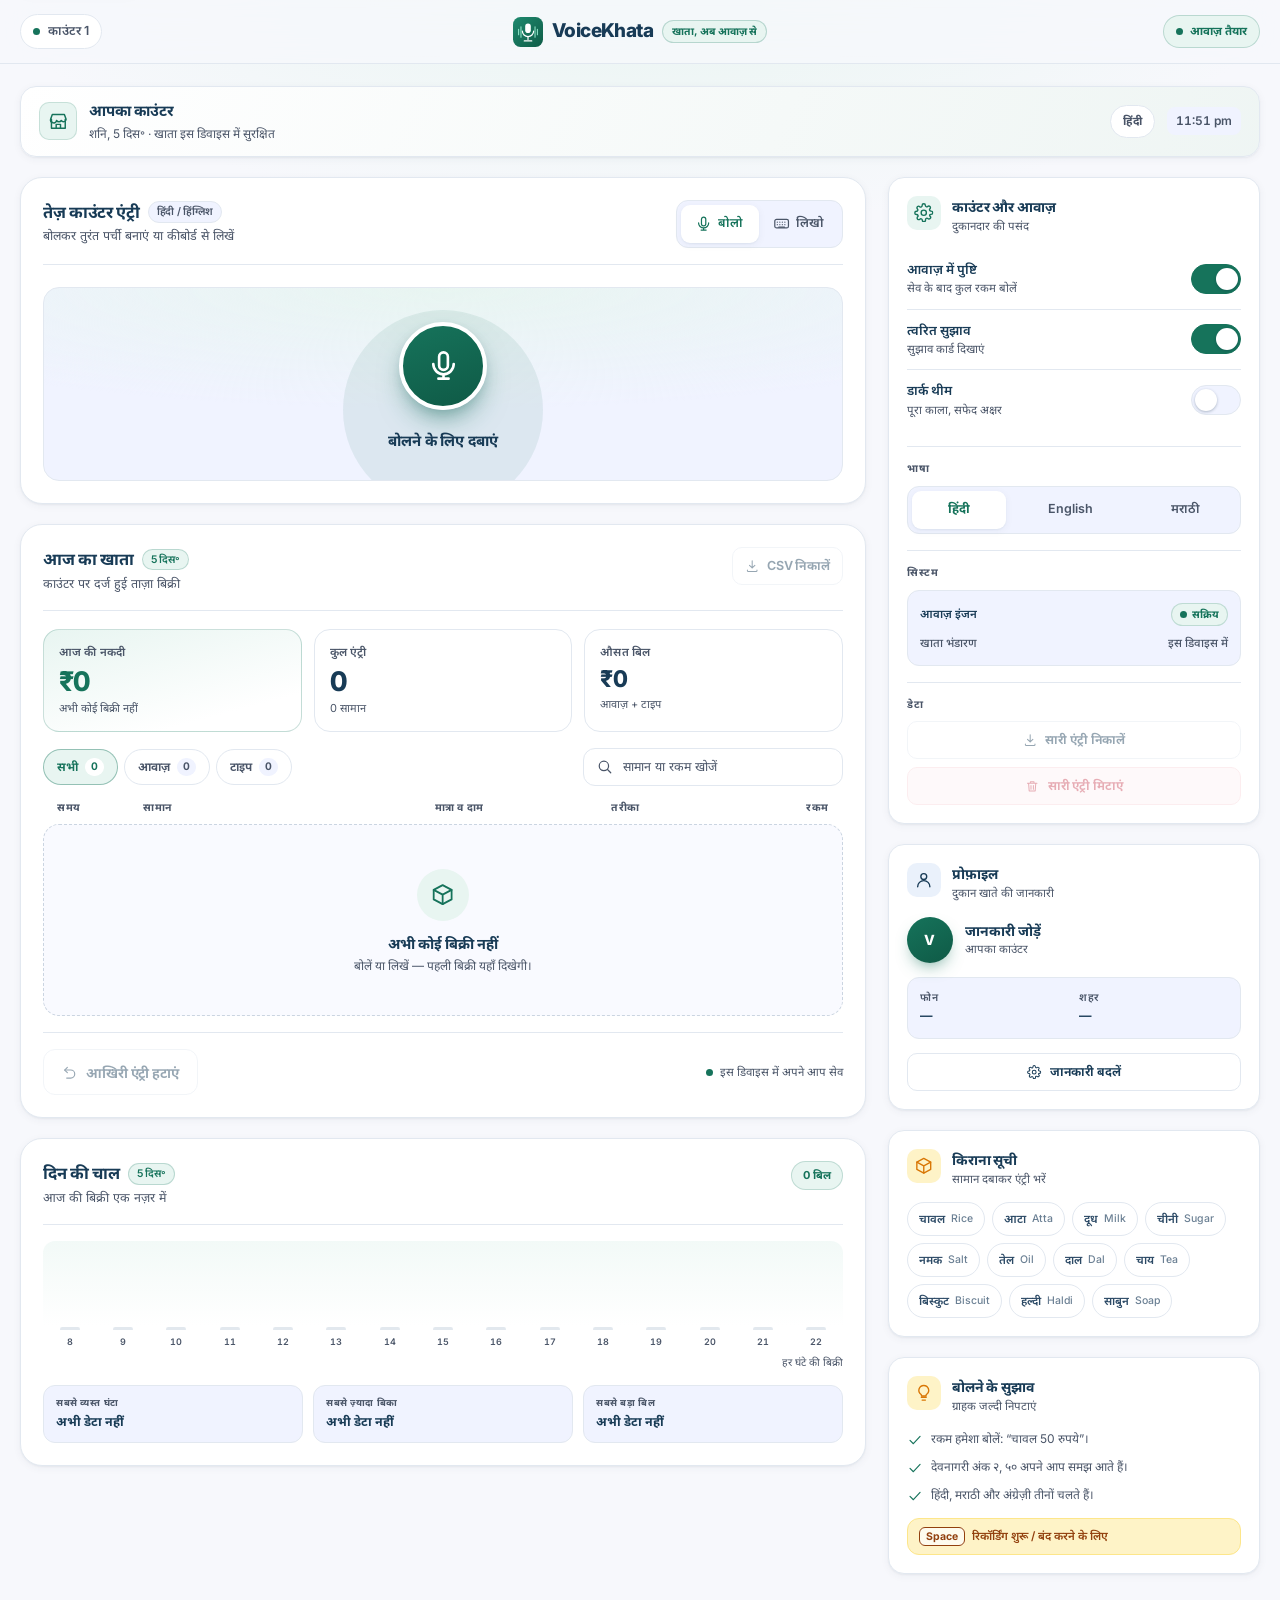
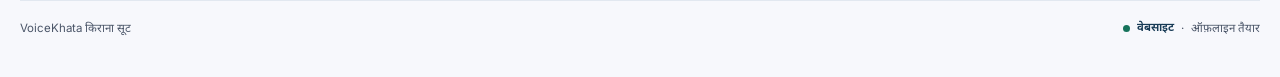
==== commit cf360405: "Catch every spoken word and fill the empty counter area The mic now asks for permission properly, re" ====
--- a/web/index.html
+++ b/web/index.html
@@ -111,6 +111,7 @@
               <svg class="ic mic-btn__icon"><use href="#i-mic"/></svg>
             </button>
             <p class="mic-label" id="micLabel" aria-live="polite" data-i18n="micIdle">Tap to speak · Mic dabayein</p>
+            <p class="mic-hint" id="micHint" hidden></p>
             <div class="wave" aria-hidden="true"><i></i><i></i><i></i><i></i><i></i><i></i><i></i></div>
           </div>
         </div>
@@ -210,6 +211,37 @@
           </button>
           <span class="autosave"><span class="dot dot--live" aria-hidden="true"></span> <span data-i18n="autosave">Auto-saved on this device</span></span>
         </footer>
+      </section>
+
+      <section class="card pulse reveal" style="--i:3" aria-labelledby="pulseTitle">
+        <header class="card__head">
+          <div>
+            <h2 class="card__title" id="pulseTitle">
+              <span data-i18n="pulseTitle">Day pulse</span>
+              <span class="tag tag--today" id="pulseTag">आज</span>
+            </h2>
+            <p class="card__sub" data-i18n="pulseSub">Today's sales at a glance</p>
+          </div>
+          <span class="pulse__badge" id="pulseBadge"></span>
+        </header>
+
+        <div class="pulse__chart" id="pulseChart" aria-hidden="true"></div>
+        <p class="pulse__caption" data-i18n="pulseHint">Sales by hour</p>
+
+        <div class="pulse__facts">
+          <div class="pulse__fact">
+            <span data-i18n="pulsePeak">Peak hour</span>
+            <b id="pulsePeak">—</b>
+          </div>
+          <div class="pulse__fact">
+            <span data-i18n="pulseTop">Top seller</span>
+            <b id="pulseTop">—</b>
+          </div>
+          <div class="pulse__fact">
+            <span data-i18n="pulseBestBill">Biggest bill</span>
+            <b id="pulseBest">—</b>
+          </div>
+        </div>
       </section>
     </div>
 
--- a/web/styles.css
+++ b/web/styles.css
@@ -1417,6 +1417,175 @@
   .toasts { bottom: 14px; }
 }
 
+/* ---------------- day pulse ---------------- */
+.pulse { overflow: hidden; }
+.pulse__badge {
+  margin-left: auto;
+  font-size: 11px;
+  font-weight: 700;
+  color: var(--primary);
+  background: var(--primary-soft);
+  border: 1px solid color-mix(in srgb, var(--primary) 20%, transparent);
+  border-radius: var(--r-pill);
+  padding: 5px 11px;
+  white-space: nowrap;
+}
+.pulse__chart {
+  display: flex;
+  align-items: flex-end;
+  gap: 4px;
+  height: 108px;
+  margin-top: 16px;
+  padding: 6px 2px 0;
+  border-radius: var(--r-md);
+  background: linear-gradient(180deg, color-mix(in srgb, var(--primary-soft) 55%, transparent), transparent 78%);
+}
+.pulse__bar {
+  position: relative;
+  flex: 1 1 0;
+  height: 100%;
+  display: flex;
+  flex-direction: column;
+  justify-content: flex-end;
+  align-items: center;
+  gap: 5px;
+  min-width: 0;
+}
+.pulse__bar i {
+  display: block;
+  width: 100%;
+  max-width: 20px;
+  height: var(--h, 3%);
+  border-radius: 5px 5px 2px 2px;
+  background: color-mix(in srgb, var(--line-strong) 55%, transparent);
+  transform-origin: bottom;
+  transition: background 0.2s var(--ease), transform 0.2s var(--ease);
+}
+.pulse__bar.is-live i {
+  background: linear-gradient(180deg, var(--primary), color-mix(in srgb, var(--primary) 62%, transparent));
+  box-shadow: 0 4px 12px -6px color-mix(in srgb, var(--primary) 80%, transparent);
+  animation: barUp 0.7s var(--ease-out) both;
+  animation-delay: calc(var(--i, 0) * 26ms);
+}
+.pulse__bar:hover i { transform: scaleY(1.04); filter: brightness(1.08); }
+.pulse__bar b { font-size: 9px; font-weight: 600; color: var(--muted); font-variant-numeric: tabular-nums; }
+@keyframes barUp {
+  from { transform: scaleY(0); opacity: 0.3; }
+  60% { transform: scaleY(1.06); opacity: 1; }
+  to { transform: scaleY(1); opacity: 1; }
+}
+.pulse__caption { font-size: 10.5px; color: var(--muted); margin-top: 6px; text-align: right; }
+.pulse__facts {
+  display: grid;
+  grid-template-columns: repeat(3, minmax(0, 1fr));
+  gap: 10px;
+  margin-top: 14px;
+}
+.pulse__fact {
+  display: grid;
+  gap: 3px;
+  min-width: 0;
+  padding: 10px 12px;
+  border: 1px solid var(--line);
+  border-radius: var(--r-md);
+  background: var(--surface-2);
+  transition: transform 0.24s var(--ease), border-color 0.24s var(--ease), background 0.24s var(--ease);
+}
+.pulse__fact:hover {
+  transform: translateY(-2px);
+  border-color: color-mix(in srgb, var(--primary) 28%, transparent);
+  background: color-mix(in srgb, var(--primary-soft) 55%, var(--surface));
+}
+.pulse__fact span {
+  font-size: 9.5px;
+  font-weight: 700;
+  letter-spacing: 0.06em;
+  text-transform: uppercase;
+  color: var(--muted);
+  white-space: nowrap;
+  overflow: hidden;
+  text-overflow: ellipsis;
+}
+.pulse__fact b {
+  font-size: 12.5px;
+  font-weight: 700;
+  color: var(--ink);
+  white-space: nowrap;
+  overflow: hidden;
+  text-overflow: ellipsis;
+  font-variant-numeric: tabular-nums;
+}
+
+/* ---------------- mic hint / blocked ---------------- */
+.mic-hint {
+  margin-top: 10px;
+  max-width: 330px;
+  padding: 6px 13px;
+  border-radius: var(--r-pill);
+  background: var(--danger-soft);
+  border: 1px solid var(--danger-line);
+  color: var(--danger);
+  font-size: 11.5px;
+  font-weight: 600;
+  text-align: center;
+  line-height: 1.4;
+  z-index: 2;
+  animation: panelIn 0.3s var(--ease-out) both;
+}
+.mic-stage.is-blocked .mic-btn {
+  background: linear-gradient(160deg, var(--surface-2), var(--surface));
+  color: var(--danger);
+  border-color: var(--danger-line);
+  box-shadow: inset 0 0 0 1px var(--danger-line);
+}
+.mic-stage.is-blocked .mic-aura { animation: none; opacity: 0.04; }
+
+/* ---------------- extra premium polish ---------------- */
+.counter-strip {
+  background: linear-gradient(115deg, var(--surface), color-mix(in srgb, var(--primary) 7%, var(--surface)));
+}
+.card:hover { transform: translateY(-2px); }
+.card__head .tag--today { animation: tagGlow 3.4s var(--ease) infinite; }
+@keyframes tagGlow {
+  0%, 100% { box-shadow: 0 0 0 0 var(--primary-ring); }
+  55% { box-shadow: 0 0 0 5px transparent; }
+}
+.metric--cash::before {
+  content: "";
+  position: absolute;
+  inset: 0;
+  background: linear-gradient(115deg, transparent 28%, color-mix(in srgb, var(--primary) 13%, transparent) 50%, transparent 72%);
+  transform: translateX(-120%);
+  animation: sheen 7s var(--ease) infinite;
+  pointer-events: none;
+}
+@keyframes sheen {
+  0%, 62% { transform: translateX(-120%); }
+  82%, 100% { transform: translateX(120%); }
+}
+.btn--primary { position: relative; overflow: hidden; }
+.btn--primary::after {
+  content: "";
+  position: absolute;
+  inset: 0;
+  background: radial-gradient(circle at center, rgba(255, 255, 255, 0.32), transparent 60%);
+  opacity: 0;
+  transform: scale(0.4);
+  transition: opacity 0.35s var(--ease), transform 0.35s var(--ease);
+}
+.btn--primary:active::after { opacity: 1; transform: scale(1.1); transition-duration: 0.08s; }
+
+@media (max-width: 720px) {
+  .pulse__facts { grid-template-columns: 1fr 1fr; }
+  .pulse__fact:last-child { grid-column: 1 / -1; }
+  .pulse__chart { height: 92px; gap: 3px; }
+  .pulse__bar b { font-size: 8px; }
+}
+
+@media (max-width: 460px) {
+  .pulse__bar:nth-child(even) b { opacity: 0; }
+}
+
 @media (prefers-reduced-motion: reduce) {
   *, *::before, *::after {
     animation-duration: 0.001ms !important;
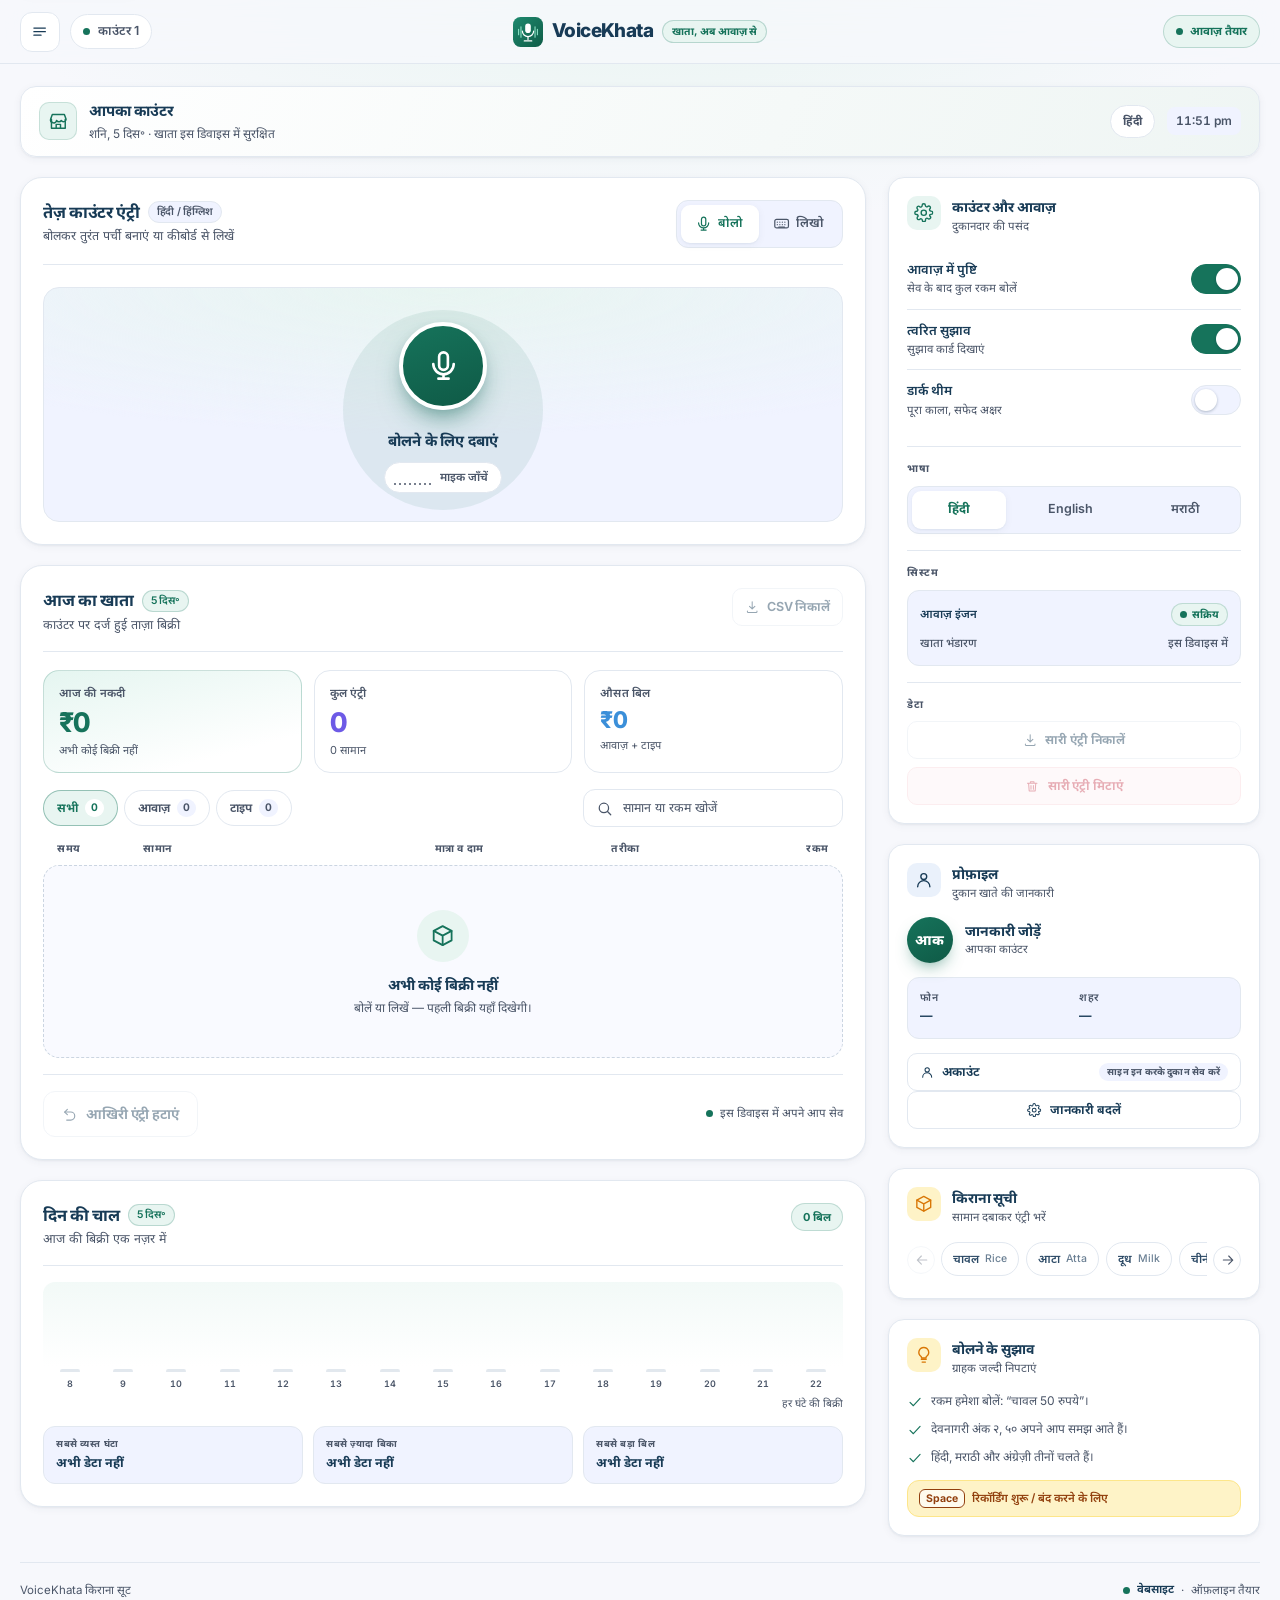
==== commit 1ced281b: "Add accounts, a voice studio and a menu drawer The three-line menu now opens a drawer with the accou" ====
--- a/web/index.html
+++ b/web/index.html
@@ -32,6 +32,10 @@
   <symbol id="i-trash" viewBox="0 0 24 24"><path d="M4 7h16M9 7V4.5h6V7M6 7l1 13h10l1-13"/><path d="M10 11v6M14 11v6"/></symbol>
   <symbol id="i-user" viewBox="0 0 24 24"><circle cx="12" cy="8" r="3.6"/><path d="M4.5 20.5a7.5 7.5 0 0 1 15 0"/></symbol>
   <symbol id="i-spark" viewBox="0 0 24 24"><path d="M12 3v3M12 18v3M3 12h3M18 12h3M6 6l2 2M16 16l2 2M18 6l-2 2M8 16l-2 2"/><circle cx="12" cy="12" r="3"/></symbol>
+  <symbol id="i-menu" viewBox="0 0 24 24"><path d="M4 7h16M4 12h16M4 17h10"/></symbol>
+  <symbol id="i-arrow-left" viewBox="0 0 24 24"><path d="M19 12H5M11 6l-6 6 6 6"/></symbol>
+  <symbol id="i-arrow-right" viewBox="0 0 24 24"><path d="M5 12h14M13 6l6 6-6 6"/></symbol>
+  <symbol id="i-logout" viewBox="0 0 24 24"><path d="M15 4h3a2 2 0 0 1 2 2v12a2 2 0 0 1-2 2h-3"/><path d="M10 8l-4 4 4 4M6 12h9"/></symbol>
 </svg>
 
 <a class="skip" href="#entry" data-i18n="skip">Skip to sale entry</a>
@@ -39,6 +43,9 @@
 <header class="topbar">
   <div class="topbar__inner">
     <div class="topbar__left">
+      <button class="icon-btn menu-btn" id="menuBtn" aria-label="Menu" aria-expanded="false" aria-controls="drawer" data-i18n-label="menu">
+        <svg class="ic"><use href="#i-menu"/></svg>
+      </button>
       <span class="counter-pill">
         <span class="dot dot--live" aria-hidden="true"></span>
         <span data-i18n="counter">Counter 1</span>
@@ -112,7 +119,29 @@
             </button>
             <p class="mic-label" id="micLabel" aria-live="polite" data-i18n="micIdle">Tap to speak · Mic dabayein</p>
             <p class="mic-hint" id="micHint" hidden></p>
+            <button class="mic-check" id="micCheck" type="button">
+              <span class="mic-level" id="micLevel" aria-hidden="true"><i></i><i></i><i></i><i></i><i></i><i></i><i></i><i></i></span>
+              <span class="mic-check__text" data-i18n="micCheck">Check mic</span>
+            </button>
             <div class="wave" aria-hidden="true"><i></i><i></i><i></i><i></i><i></i><i></i><i></i></div>
+          </div>
+
+          <div class="studio" id="studio" hidden>
+            <div class="studio__head">
+              <span class="studio__badge"><svg class="ic"><use href="#i-mic"/></svg> <span data-i18n="studioHeard">Heard</span></span>
+              <button class="studio__retry" id="studioRetry" type="button">
+                <svg class="ic"><use href="#i-mic"/></svg> <span data-i18n="studioRetry">Speak again</span>
+              </button>
+            </div>
+            <textarea class="studio__text" id="studioText" rows="2" aria-label="Recognised sale" data-i18n-label="studioHeard"></textarea>
+            <p class="studio__hint" data-i18n="studioHint">Edit the text below, then save</p>
+            <div class="studio__preview" id="studioPreview"></div>
+            <div class="studio__actions">
+              <button class="btn btn--ghost btn--sm" id="studioCancel" type="button" data-i18n="cancel">Cancel</button>
+              <button class="btn btn--primary btn--sm" id="studioSave" type="button">
+                <svg class="ic"><use href="#i-check"/></svg> <span data-i18n="saveHeard">Save</span>
+              </button>
+            </div>
           </div>
         </div>
 
@@ -247,7 +276,7 @@
 
     <aside class="col-side">
 
-      <section class="card side-card reveal" style="--i:3" aria-labelledby="settingsTitle">
+      <section class="card side-card reveal" id="settingsCard" style="--i:3" aria-labelledby="settingsTitle">
         <header class="side-card__head">
           <span class="side-card__icon side-card__icon--green"><svg class="ic"><use href="#i-settings"/></svg></span>
           <div>
@@ -344,6 +373,11 @@
           <div><span data-i18n="profileCity">City</span><b id="profileCity">—</b></div>
         </div>
 
+        <a class="btn btn--ghost btn--sm btn--block profile__account" href="account.html" id="accountLink">
+          <svg class="ic"><use href="#i-user"/></svg>
+          <span data-i18n="account">Account</span>
+          <span class="profile__accountstate" id="accountState" data-i18n="accountSignIn">Not signed in</span>
+        </a>
         <button class="btn btn--ghost btn--sm btn--block" id="editProfileBtn">
           <svg class="ic"><use href="#i-settings"/></svg> <span data-i18n="profileEdit">Edit details</span>
         </button>
@@ -357,7 +391,15 @@
             <p class="side-card__sub" data-i18n="catalogSub">Tap an item to fill the entry</p>
           </div>
         </header>
-        <div class="catalog" id="catalog"></div>
+        <div class="slider">
+          <button class="slider__btn slider__btn--prev" id="catalogPrev" type="button" aria-label="Previous items" data-i18n-label="catPrev">
+            <svg class="ic"><use href="#i-arrow-left"/></svg>
+          </button>
+          <div class="catalog" id="catalog"></div>
+          <button class="slider__btn slider__btn--next" id="catalogNext" type="button" aria-label="Next items" data-i18n-label="catNext">
+            <svg class="ic"><use href="#i-arrow-right"/></svg>
+          </button>
+        </div>
       </section>
 
       <section class="card side-card tips reveal" id="tipsCard" style="--i:6" aria-labelledby="tipsTitle">
@@ -421,8 +463,70 @@
   </form>
 </section>
 
+<div class="scrim scrim--drawer" id="drawerScrim" hidden></div>
+<aside class="drawer" id="drawer" aria-hidden="true" aria-label="Menu" data-i18n-label="menu">
+  <header class="drawer__head">
+    <a class="brand" href="./">
+      <img src="icons/icon.svg" alt="" width="28" height="28" />
+      <span class="brand__name">VoiceKhata</span>
+    </a>
+    <button class="icon-btn icon-btn--ghost" id="drawerClose" aria-label="Close" data-i18n-label="close">
+      <svg class="ic"><use href="#i-close"/></svg>
+    </button>
+  </header>
+
+  <a class="drawer__account" href="account.html" id="drawerAccount">
+    <span class="avatar avatar--lg" id="drawerAvatar">VK</span>
+    <span class="drawer__account-text">
+      <b id="drawerName">Guest</b>
+      <small id="drawerMeta" data-i18n="accountSignIn">Sign in to save your shop</small>
+    </span>
+    <svg class="ic drawer__chev"><use href="#i-arrow-right"/></svg>
+  </a>
+
+  <div class="drawer__block">
+    <p class="drawer__label"><svg class="ic"><use href="#i-settings"/></svg> <span data-i18n="quickSettings">Quick settings</span></p>
+    <div class="toggle-row drawer__toggle">
+      <div class="toggle-row__text">
+        <span class="toggle-row__label" data-i18n="themeLabel">Dark theme</span>
+        <span class="toggle-row__sub" data-i18n="themeSub">Pure black, white text</span>
+      </div>
+      <button class="switch" id="drawerTheme" role="switch" aria-checked="false" aria-label="Dark theme" data-i18n-label="themeLabel"><span class="switch__knob"></span></button>
+    </div>
+    <div class="choice choice--drawer" id="drawerLang" role="radiogroup" aria-label="Language" data-i18n-label="langLabel">
+      <button role="radio" aria-checked="true" data-lang="hi">हिंदी</button>
+      <button role="radio" aria-checked="false" data-lang="en">English</button>
+      <button role="radio" aria-checked="false" data-lang="mr">मराठी</button>
+    </div>
+  </div>
+
+  <nav class="drawer__nav" aria-label="Menu">
+    <button class="drawer__item" id="drawerSettingsBtn" type="button">
+      <span class="drawer__item-icon"><svg class="ic"><use href="#i-settings"/></svg></span>
+      <span data-i18n="sideSettings">Counter &amp; Voice</span>
+      <svg class="ic drawer__chev"><use href="#i-arrow-right"/></svg>
+    </button>
+    <button class="drawer__item" id="drawerHelpBtn" type="button">
+      <span class="drawer__item-icon"><svg class="ic"><use href="#i-bulb"/></svg></span>
+      <span data-i18n="tipsTitle">Counter speech tips</span>
+      <svg class="ic drawer__chev"><use href="#i-arrow-right"/></svg>
+    </button>
+    <button class="drawer__item" id="drawerExportBtn" type="button">
+      <span class="drawer__item-icon"><svg class="ic"><use href="#i-download"/></svg></span>
+      <span data-i18n="exportAll">Export all entries</span>
+    </button>
+    <button class="drawer__item drawer__item--danger" id="drawerSignOut" type="button" hidden>
+      <span class="drawer__item-icon"><svg class="ic"><use href="#i-logout"/></svg></span>
+      <span data-i18n="signOut">Sign out</span>
+    </button>
+  </nav>
+
+  <p class="drawer__foot"><span class="dot dot--live" aria-hidden="true"></span> <span data-i18n="footerLocal">Offline ready</span> · v2.1</p>
+</aside>
+
 <div class="toasts" id="toasts" aria-live="polite" aria-atomic="false"></div>
 
+<script src="config.js"></script>
 <script src="app.js" type="module"></script>
 </body>
 </html>
--- a/web/styles.css
+++ b/web/styles.css
@@ -1029,7 +1029,7 @@
 }
 
 /* ---------------- side cards ---------------- */
-.side-card { padding: 18px; border-radius: var(--r-lg); }
+.side-card { padding: 18px; border-radius: var(--r-lg); min-width: 0; }
 .side-card__head { display: flex; gap: 11px; align-items: flex-start; margin-bottom: 14px; }
 .side-card__icon {
   width: 34px;
@@ -1586,6 +1586,298 @@
   .pulse__bar:nth-child(even) b { opacity: 0; }
 }
 
+/* ---------------- menu button & drawer ---------------- */
+.menu-btn {
+  width: 40px;
+  height: 40px;
+  margin-right: 10px;
+  background: var(--surface);
+  border-color: var(--line);
+  color: var(--ink);
+}
+.menu-btn:hover { background: var(--surface-2); transform: translateY(-1px); }
+
+.scrim--drawer { z-index: 80; background: rgba(4, 10, 18, 0.42); }
+
+.drawer {
+  position: fixed;
+  z-index: 81;
+  inset: 0 auto 0 0;
+  width: min(340px, calc(100vw - 48px));
+  display: flex;
+  flex-direction: column;
+  gap: 14px;
+  padding: 16px 16px 18px;
+  background: var(--surface);
+  border-right: 1px solid var(--line);
+  box-shadow: 24px 0 60px -30px rgba(4, 14, 10, 0.6);
+  transform: translateX(-104%);
+  visibility: hidden;
+  transition: transform 0.38s var(--ease-out), visibility 0.38s;
+  overflow-y: auto;
+  overscroll-behavior: contain;
+}
+
+.drawer.is-open { transform: none; visibility: visible; }
+
+.drawer__head { display: flex; align-items: center; justify-content: space-between; gap: 10px; }
+
+.drawer__account {
+  display: flex;
+  align-items: center;
+  gap: 12px;
+  padding: 12px;
+  border-radius: var(--r-lg);
+  border: 1px solid color-mix(in srgb, var(--primary) 18%, var(--line));
+  background: linear-gradient(135deg, var(--primary-soft), var(--surface));
+  transition: transform 0.22s var(--ease), box-shadow 0.22s var(--ease);
+}
+.drawer__account:hover { transform: translateY(-2px); box-shadow: var(--shadow-2); }
+.drawer__account-text { display: grid; min-width: 0; flex: 1; }
+.drawer__account-text b { font-size: 13.5px; font-weight: 700; color: var(--ink); white-space: nowrap; overflow: hidden; text-overflow: ellipsis; }
+.drawer__account-text small { font-size: 11px; color: var(--muted); white-space: nowrap; overflow: hidden; text-overflow: ellipsis; }
+.drawer__chev { color: var(--muted); font-size: 16px; }
+
+.drawer__block {
+  padding: 12px;
+  border-radius: var(--r-lg);
+  border: 1px solid var(--line);
+  background: var(--surface-2);
+}
+.drawer__label {
+  display: flex;
+  align-items: center;
+  gap: 7px;
+  margin-bottom: 10px;
+  font-size: 10.5px;
+  font-weight: 700;
+  letter-spacing: 0.07em;
+  text-transform: uppercase;
+  color: var(--muted);
+}
+.drawer__toggle { border-top: 0; padding: 0 0 10px; }
+.choice--drawer { background: var(--surface); }
+
+.drawer__nav { display: grid; gap: 4px; }
+
+.drawer__item {
+  display: flex;
+  align-items: center;
+  gap: 11px;
+  width: 100%;
+  min-height: 46px;
+  padding: 8px 10px;
+  border: 0;
+  border-radius: var(--r-md);
+  background: transparent;
+  color: var(--ink);
+  font-size: 13.5px;
+  font-weight: 600;
+  text-align: left;
+  cursor: pointer;
+  transition: background 0.18s var(--ease), transform 0.18s var(--ease);
+}
+.drawer__item:hover { background: var(--surface-2); transform: translateX(2px); }
+.drawer__item .drawer__chev { margin-left: auto; }
+.drawer__item-icon {
+  display: grid;
+  place-items: center;
+  width: 32px;
+  height: 32px;
+  border-radius: 9px;
+  background: var(--primary-soft);
+  color: var(--primary);
+  font-size: 16px;
+  flex: none;
+}
+.drawer__item--danger { color: var(--danger); }
+.drawer__item--danger .drawer__item-icon { background: var(--danger-soft); color: var(--danger); }
+
+.drawer__foot {
+  margin-top: auto;
+  display: flex;
+  align-items: center;
+  gap: 7px;
+  padding-top: 12px;
+  border-top: 1px solid var(--line);
+  font-size: 11.5px;
+  color: var(--muted);
+}
+
+.is-flash { animation: flashCard 1.1s var(--ease) both; }
+@keyframes flashCard {
+  0% { box-shadow: 0 0 0 0 var(--primary-ring); }
+  35% { box-shadow: 0 0 0 6px var(--primary-ring); }
+  100% { box-shadow: 0 0 0 0 transparent; }
+}
+
+/* ---------------- mic check ---------------- */
+.mic-check {
+  display: inline-flex;
+  align-items: center;
+  gap: 9px;
+  margin-top: 10px;
+  padding: 6px 13px 6px 9px;
+  border-radius: var(--r-pill);
+  border: 1px solid var(--line);
+  background: var(--surface);
+  color: var(--muted);
+  font-size: 11.5px;
+  font-weight: 600;
+  cursor: pointer;
+  z-index: 2;
+  transition: border-color 0.2s, color 0.2s, background 0.2s;
+}
+.mic-check:hover { border-color: color-mix(in srgb, var(--primary) 34%, transparent); color: var(--primary); background: var(--primary-soft); }
+.mic-check.is-live { border-color: var(--primary); color: var(--primary); background: var(--primary-soft); }
+.mic-level { display: inline-flex; align-items: flex-end; gap: 2.5px; height: 14px; }
+.mic-level i {
+  width: 2.5px;
+  height: var(--l, 14%);
+  min-height: 2px;
+  border-radius: 2px;
+  background: currentColor;
+  transition: height 0.08s linear;
+}
+.mic-check__text { white-space: nowrap; }
+
+/* ---------------- voice studio ---------------- */
+.studio {
+  margin-top: 14px;
+  padding: 14px;
+  border-radius: var(--r-lg);
+  border: 1px solid color-mix(in srgb, var(--primary) 28%, transparent);
+  background: color-mix(in srgb, var(--primary-soft) 45%, var(--surface));
+  animation: panelIn 0.34s var(--ease-out) both;
+}
+.studio__head { display: flex; align-items: center; justify-content: space-between; gap: 10px; margin-bottom: 9px; }
+.studio__badge {
+  display: inline-flex;
+  align-items: center;
+  gap: 6px;
+  font-size: 10.5px;
+  font-weight: 700;
+  letter-spacing: 0.06em;
+  text-transform: uppercase;
+  color: var(--primary);
+}
+.studio__retry {
+  display: inline-flex;
+  align-items: center;
+  gap: 5px;
+  border: 0;
+  background: transparent;
+  color: var(--muted);
+  font-size: 11.5px;
+  font-weight: 600;
+  cursor: pointer;
+  padding: 3px 6px;
+  border-radius: 8px;
+}
+.studio__retry:hover { color: var(--primary); background: var(--surface); }
+.studio__text {
+  width: 100%;
+  resize: vertical;
+  min-height: 56px;
+  padding: 11px 12px;
+  font: inherit;
+  font-size: 14.5px;
+  line-height: 1.5;
+  color: var(--ink);
+  background: var(--surface);
+  border: 1.5px solid var(--line);
+  border-radius: var(--r-md);
+}
+.studio__text:focus { outline: none; border-color: var(--primary); box-shadow: 0 0 0 4px var(--primary-ring); }
+.studio__hint { margin-top: 6px; font-size: 11px; color: var(--muted); }
+.studio__preview { min-height: 28px; display: flex; align-items: center; gap: 8px; flex-wrap: wrap; margin: 8px 0; font-size: 12px; color: var(--muted); }
+.studio__actions { display: grid; grid-template-columns: 1fr 1.4fr; gap: 8px; }
+
+/* ---------------- catalog slider ---------------- */
+.slider { position: relative; display: flex; align-items: center; gap: 6px; min-width: 0; max-width: 100%; }
+.slider .catalog {
+  flex: 1 1 0;
+  width: 0;
+  min-width: 0;
+  display: flex;
+  flex-wrap: nowrap;
+  overflow-x: auto;
+  scroll-snap-type: x mandatory;
+  scrollbar-width: none;
+  padding: 2px 1px 4px;
+  gap: 7px;
+}
+.slider .catalog::-webkit-scrollbar { display: none; }
+.slider .catalog__item { scroll-snap-align: start; flex: none; }
+.slider__btn {
+  flex: none;
+  display: grid;
+  place-items: center;
+  width: 28px;
+  height: 28px;
+  border-radius: 50%;
+  border: 1px solid var(--line);
+  background: var(--surface);
+  color: var(--muted);
+  cursor: pointer;
+  transition: all 0.2s var(--ease);
+}
+.slider__btn:hover:not(:disabled) { color: var(--primary); border-color: color-mix(in srgb, var(--primary) 34%, transparent); transform: scale(1.06); }
+.slider__btn:disabled { opacity: 0.35; cursor: default; }
+.slider__btn .ic { font-size: 14px; }
+
+/* ---------------- colourful accents ---------------- */
+:root {
+  --violet: #6d5ae6;
+  --rose: #e86a8a;
+  --sky: #3b8fd9;
+  --sun: #e9a13b;
+}
+
+[data-theme="dark"] {
+  --violet: #a99bff;
+  --rose: #ff9ab3;
+  --sky: #7cc0f5;
+  --sun: #f7c46b;
+}
+
+.pulse__bar.is-live i {
+  background: linear-gradient(180deg, hsl(var(--hue, 160) 62% 46%), hsl(var(--hue, 160) 62% 72% / 0.75));
+}
+.pulse__bar:nth-child(3n) i { --hue: 172; }
+.pulse__bar:nth-child(3n + 1) i { --hue: 205; }
+.pulse__bar:nth-child(3n + 2) i { --hue: 36; }
+
+.metric--cash { background: linear-gradient(165deg, color-mix(in srgb, var(--primary-soft) 80%, #d8f7ee), var(--surface) 78%); }
+.metric--count .metric__value { color: var(--violet); }
+.metric--avg .metric__value { color: var(--sky); }
+
+.profile__account { position: relative; gap: 8px; }
+.profile__accountstate {
+  margin-left: auto;
+  padding: 2px 8px;
+  border-radius: var(--r-pill);
+  background: var(--surface-2);
+  color: var(--muted);
+  font-size: 9.5px;
+  font-weight: 700;
+  letter-spacing: 0.02em;
+  white-space: nowrap;
+}
+.profile__account.is-signed .profile__accountstate { background: var(--primary-soft); color: var(--primary); }
+
+.card__head .export:hover .ic { animation: nudge 0.5s var(--ease); }
+@keyframes nudge { 0%, 100% { transform: translateY(0); } 50% { transform: translateY(2px); } }
+
+.row.is-open { animation: openRow 0.34s var(--ease-out); }
+@keyframes openRow { 0% { transform: scale(0.995); } 100% { transform: none; } }
+
+@media (max-width: 720px) {
+  .drawer { padding-top: max(16px, env(safe-area-inset-top)); }
+  .studio__actions { grid-template-columns: 1fr 1fr; }
+  .menu-btn { margin-right: 6px; }
+}
+
 @media (prefers-reduced-motion: reduce) {
   *, *::before, *::after {
     animation-duration: 0.001ms !important;
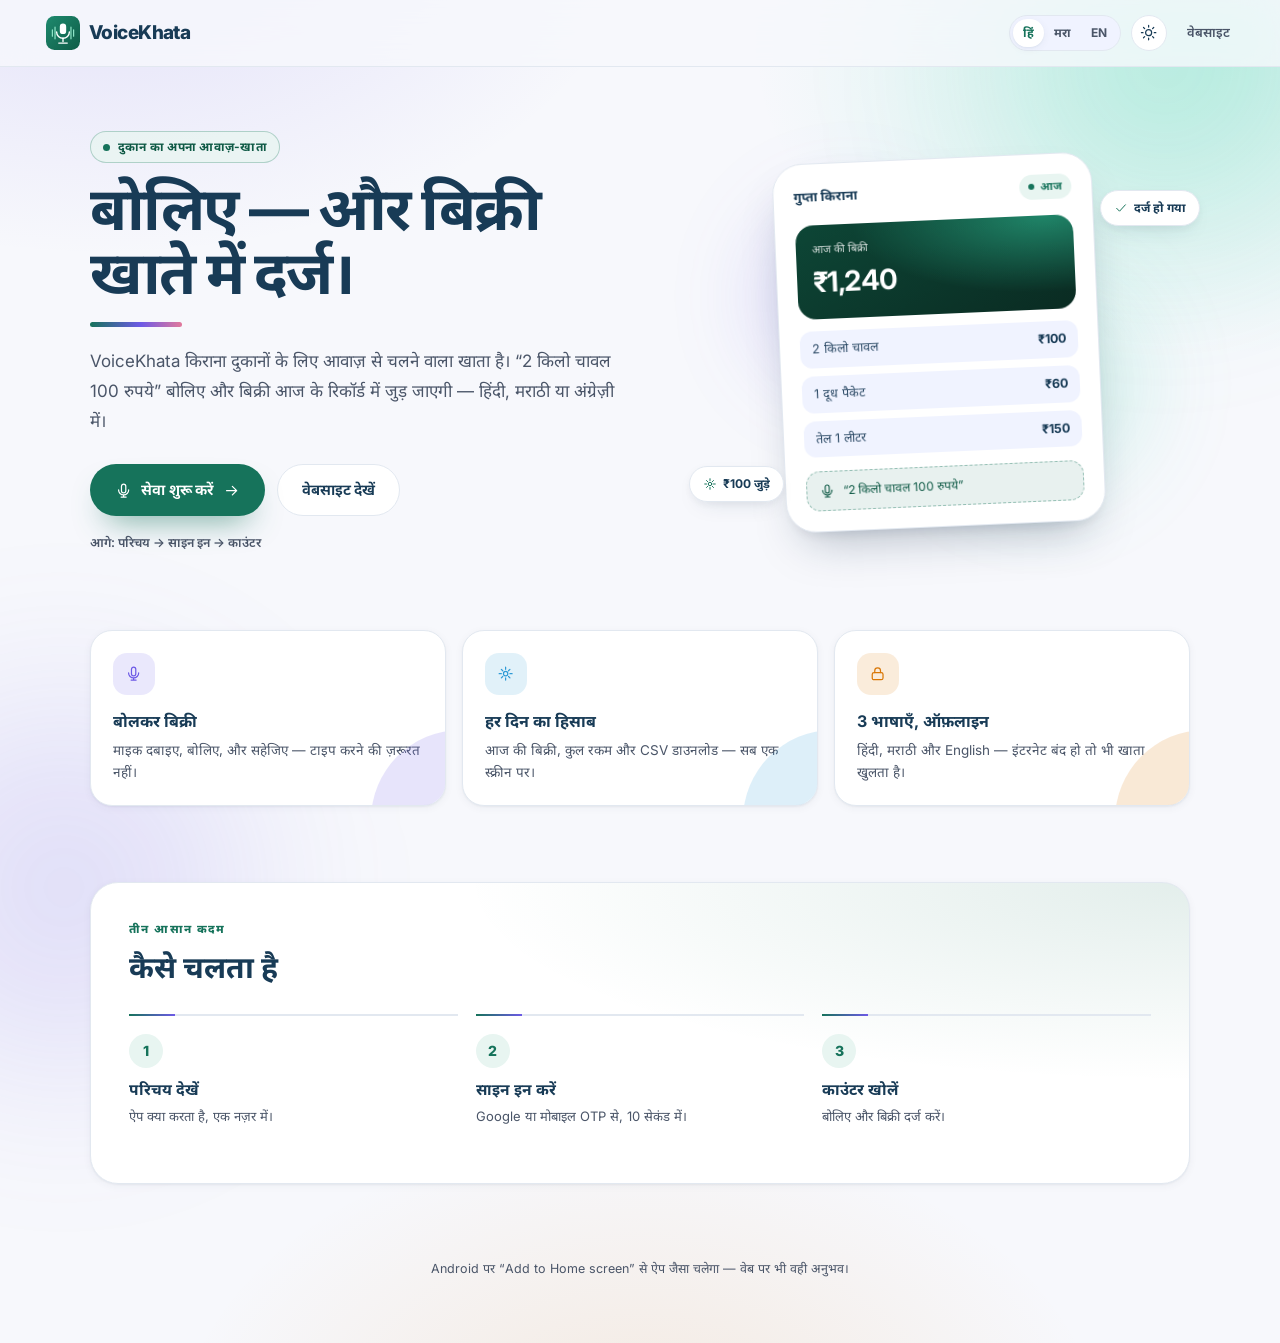
==== commit 664409b4: "Understand spoken Hindi/Marathi amounts through a Gnani speech bridge The browser's own recognition " ====
--- a/web/index.html
+++ b/web/index.html
@@ -96,6 +96,7 @@
             <h2 class="card__title" id="entryTitle">
               <span data-i18n="entryTitle">Fast Counter Entry</span>
               <span class="tag" id="entryTag" data-i18n="entryTag">Hindi / Hinglish</span>
+              <span class="tag tag--live" id="voiceTag" hidden></span>
             </h2>
             <p class="card__sub" data-i18n="entrySub">Bolkar turant parchi banayein ya keyboard se enter karein</p>
           </div>
--- a/web/styles.css
+++ b/web/styles.css
@@ -1886,3 +1886,138 @@
     scroll-behavior: auto !important;
   }
 }
+
+/* =========================================================
+   Premium pass — voice engine, depth and micro-interactions
+   ========================================================= */
+
+/* Engine badge: quiet luxury, not a loud badge */
+.tag--live {
+  display: inline-flex;
+  align-items: center;
+  gap: 5px;
+  color: var(--primary);
+  font-weight: 700;
+  letter-spacing: 0.01em;
+  background:
+    linear-gradient(135deg,
+      color-mix(in srgb, var(--primary) 14%, transparent),
+      color-mix(in srgb, var(--primary) 4%, transparent));
+  border-color: color-mix(in srgb, var(--primary) 28%, transparent);
+  box-shadow:
+    inset 0 1px 0 color-mix(in srgb, #ffffff 45%, transparent),
+    0 6px 16px -12px color-mix(in srgb, var(--primary) 70%, transparent);
+}
+.tag--live::before {
+  content: "";
+  width: 5px;
+  height: 5px;
+  border-radius: 50%;
+  background: currentColor;
+  box-shadow: 0 0 0 0 color-mix(in srgb, var(--primary) 55%, transparent);
+  animation: livePulse 2.6s var(--ease) infinite;
+}
+.tag--live[hidden] { display: none; }
+@keyframes livePulse {
+  0%, 100% { box-shadow: 0 0 0 0 color-mix(in srgb, var(--primary) 45%, transparent); opacity: 1; }
+  55% { box-shadow: 0 0 0 6px color-mix(in srgb, var(--primary) 0%, transparent); opacity: 0.82; }
+}
+
+/* Mic stage: a lit counter surface with a soft inner rim */
+.mic-stage {
+  background:
+    radial-gradient(130% 95% at 50% -18%, color-mix(in srgb, var(--primary) 14%, transparent), transparent 62%),
+    linear-gradient(180deg, var(--surface), var(--surface-2));
+  border-color: color-mix(in srgb, var(--primary) 13%, var(--line));
+  box-shadow:
+    inset 0 1px 0 color-mix(in srgb, #ffffff 62%, transparent),
+    0 26px 60px -46px color-mix(in srgb, var(--primary) 75%, transparent);
+}
+[data-theme="dark"] .mic-stage {
+  background:
+    radial-gradient(130% 95% at 50% -18%, color-mix(in srgb, var(--primary) 26%, transparent), transparent 64%),
+    linear-gradient(180deg, #101010, #070707);
+  box-shadow:
+    inset 0 1px 0 rgba(255, 255, 255, 0.06),
+    0 30px 70px -50px color-mix(in srgb, var(--primary) 90%, transparent);
+}
+.mic-stage::after {
+  content: "";
+  position: absolute;
+  inset: 0;
+  border-radius: inherit;
+  background: linear-gradient(120deg, transparent 30%, color-mix(in srgb, #ffffff 24%, transparent) 46%, transparent 58%);
+  opacity: 0;
+  transform: translateX(-30%);
+  transition: opacity 0.6s var(--ease), transform 0.9s var(--ease-out);
+  pointer-events: none;
+}
+.mic-stage:hover::after { opacity: 0.5; transform: translateX(30%); }
+
+/* The aura now breathes with the actual voice level */
+.mic-stage.is-recording .mic-aura {
+  animation: none;
+  opacity: 0.2;
+  transform: scale(calc(1 + var(--level, 0.15) * 0.55));
+  transition: transform 0.09s linear, opacity 0.2s var(--ease);
+}
+.mic-stage.is-recording .mic-label { color: var(--primary); }
+.mic-stage.is-recording .mic-ring { border-color: color-mix(in srgb, var(--primary) 60%, transparent); }
+
+/* Mic button: jewel depth instead of a flat disc */
+.mic-btn {
+  background:
+    radial-gradient(circle at 32% 24%, color-mix(in srgb, #ffffff 30%, transparent), transparent 54%),
+    linear-gradient(160deg, var(--primary), var(--primary-strong));
+  border-color: color-mix(in srgb, var(--surface) 88%, transparent);
+  box-shadow:
+    0 20px 38px -16px color-mix(in srgb, var(--primary) 78%, transparent),
+    inset 0 2px 5px rgba(255, 255, 255, 0.3),
+    inset 0 -8px 14px rgba(0, 0, 0, 0.18);
+}
+.mic-stage.is-recording .mic-btn {
+  background:
+    radial-gradient(circle at 32% 24%, color-mix(in srgb, #ffffff 26%, transparent), transparent 54%),
+    linear-gradient(160deg, var(--danger), color-mix(in srgb, var(--danger) 74%, #000));
+  box-shadow:
+    0 22px 44px -18px color-mix(in srgb, var(--danger) 82%, transparent),
+    inset 0 2px 5px rgba(255, 255, 255, 0.26),
+    inset 0 -8px 14px rgba(0, 0, 0, 0.2);
+}
+.mic-btn .ic { filter: drop-shadow(0 2px 4px rgba(0, 0, 0, 0.18)); }
+
+/* Check-mic pill: glassy, alive */
+.mic-check {
+  background: color-mix(in srgb, var(--surface) 82%, transparent);
+  backdrop-filter: blur(10px) saturate(1.15);
+  box-shadow: inset 0 1px 0 color-mix(in srgb, #ffffff 55%, transparent);
+}
+[data-theme="dark"] .mic-check { box-shadow: inset 0 1px 0 rgba(255, 255, 255, 0.06); }
+
+/* Studio: the "heard" card gets a lit edge */
+.studio {
+  background:
+    linear-gradient(180deg, color-mix(in srgb, var(--primary) 8%, var(--surface)), var(--surface)),
+    var(--surface);
+  box-shadow:
+    0 20px 44px -34px color-mix(in srgb, var(--primary) 80%, transparent),
+    inset 0 1px 0 color-mix(in srgb, #ffffff 55%, transparent);
+}
+
+/* Premium focus ring everywhere */
+:where(button, a, input, textarea, select, [tabindex]):focus-visible {
+  outline: 2px solid color-mix(in srgb, var(--primary) 58%, transparent);
+  outline-offset: 2px;
+  border-radius: 10px;
+}
+
+/* Rows get a whisper of light on hover */
+@media (hover: hover) {
+  .stat { transition: transform 0.25s var(--ease), box-shadow 0.25s var(--ease); }
+  .stat:hover { transform: translateY(-2px); box-shadow: var(--shadow-2); }
+}
+
+@media (prefers-reduced-motion: reduce) {
+  .tag--live::before { animation: none; }
+  .mic-stage::after { display: none; }
+}
